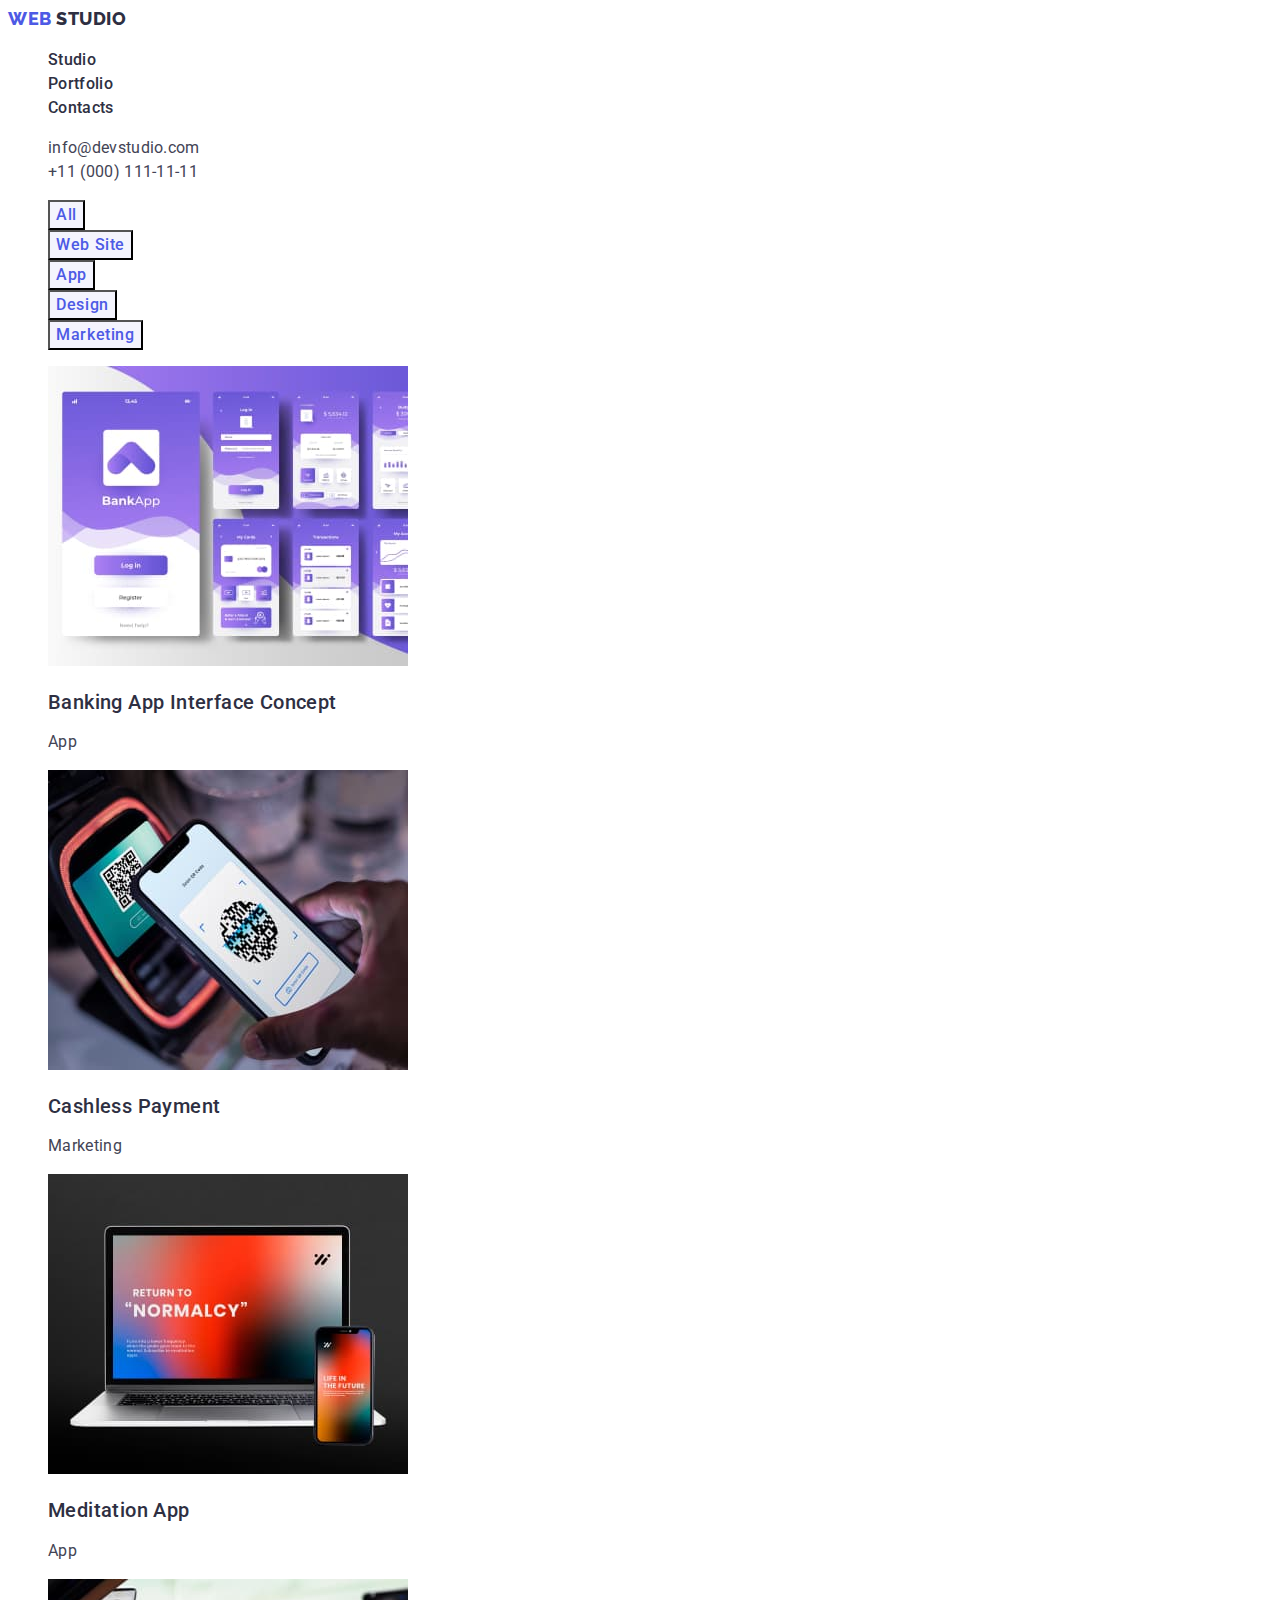
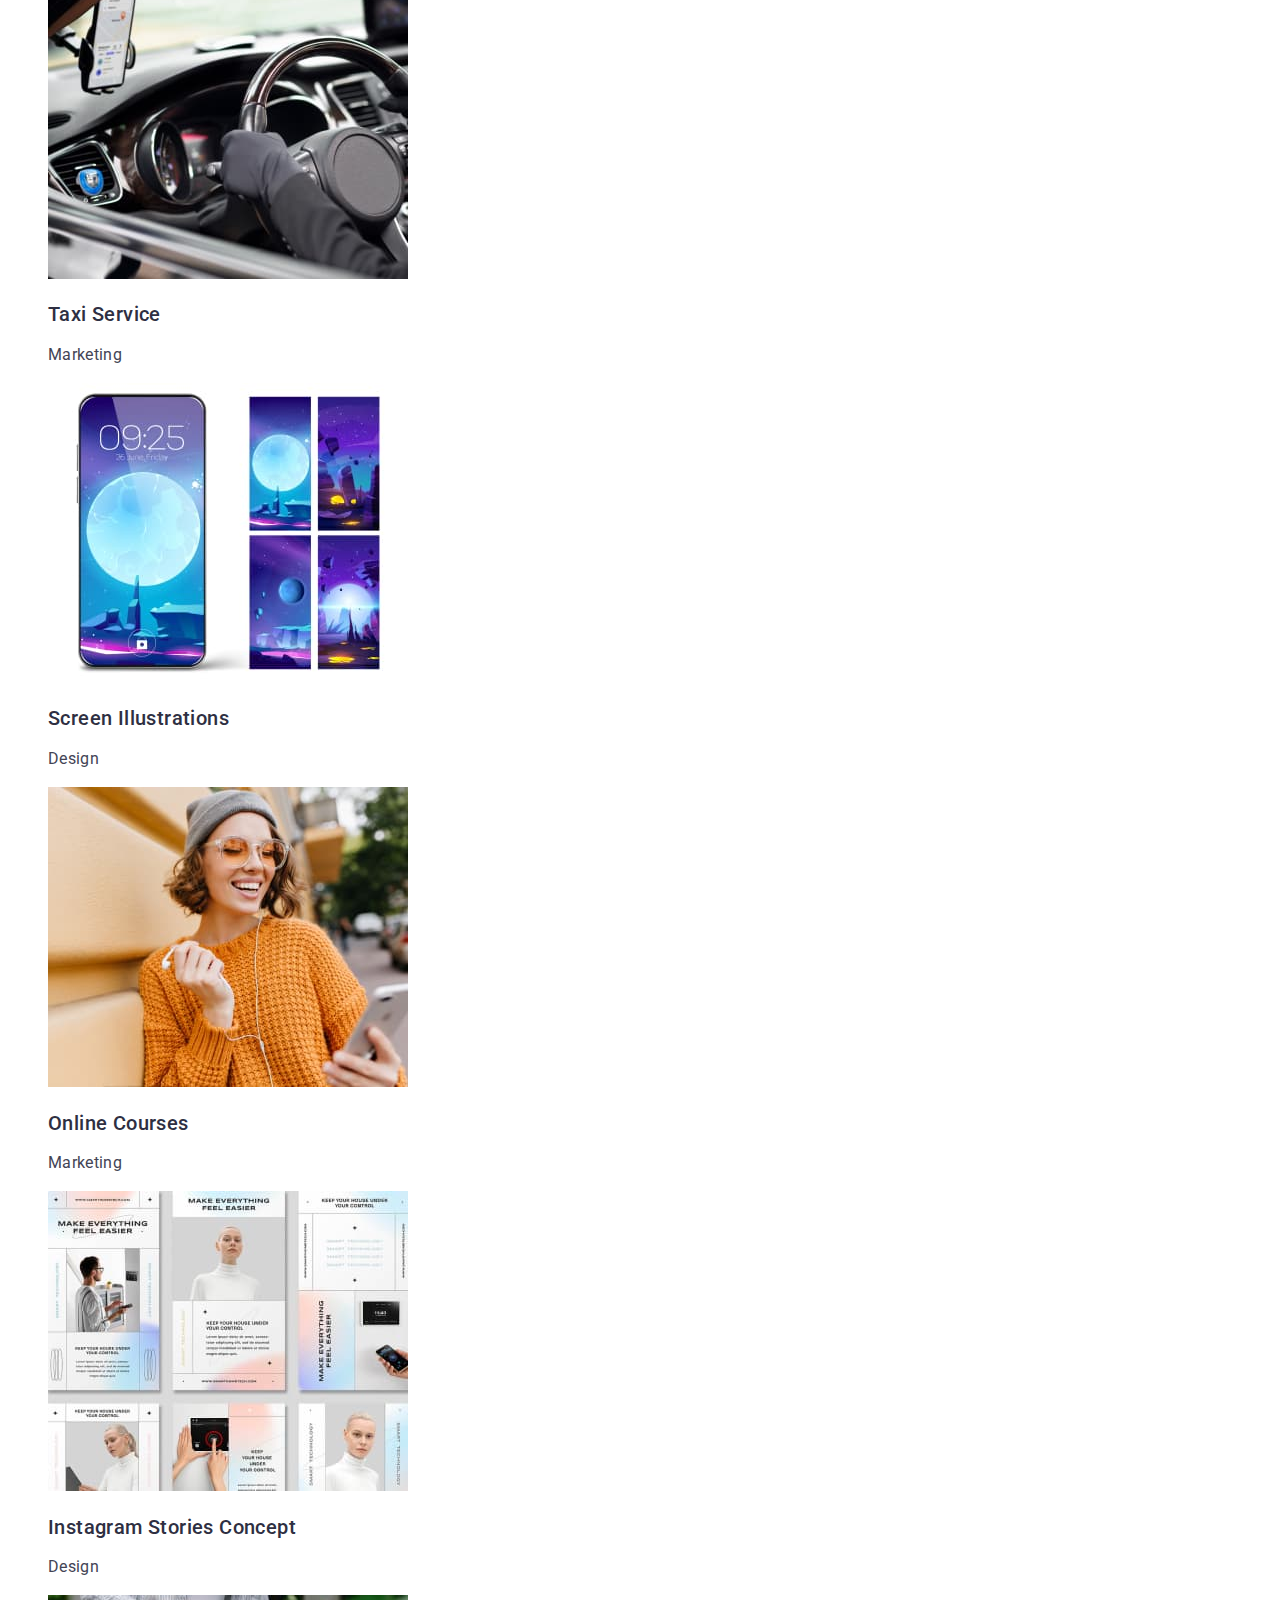
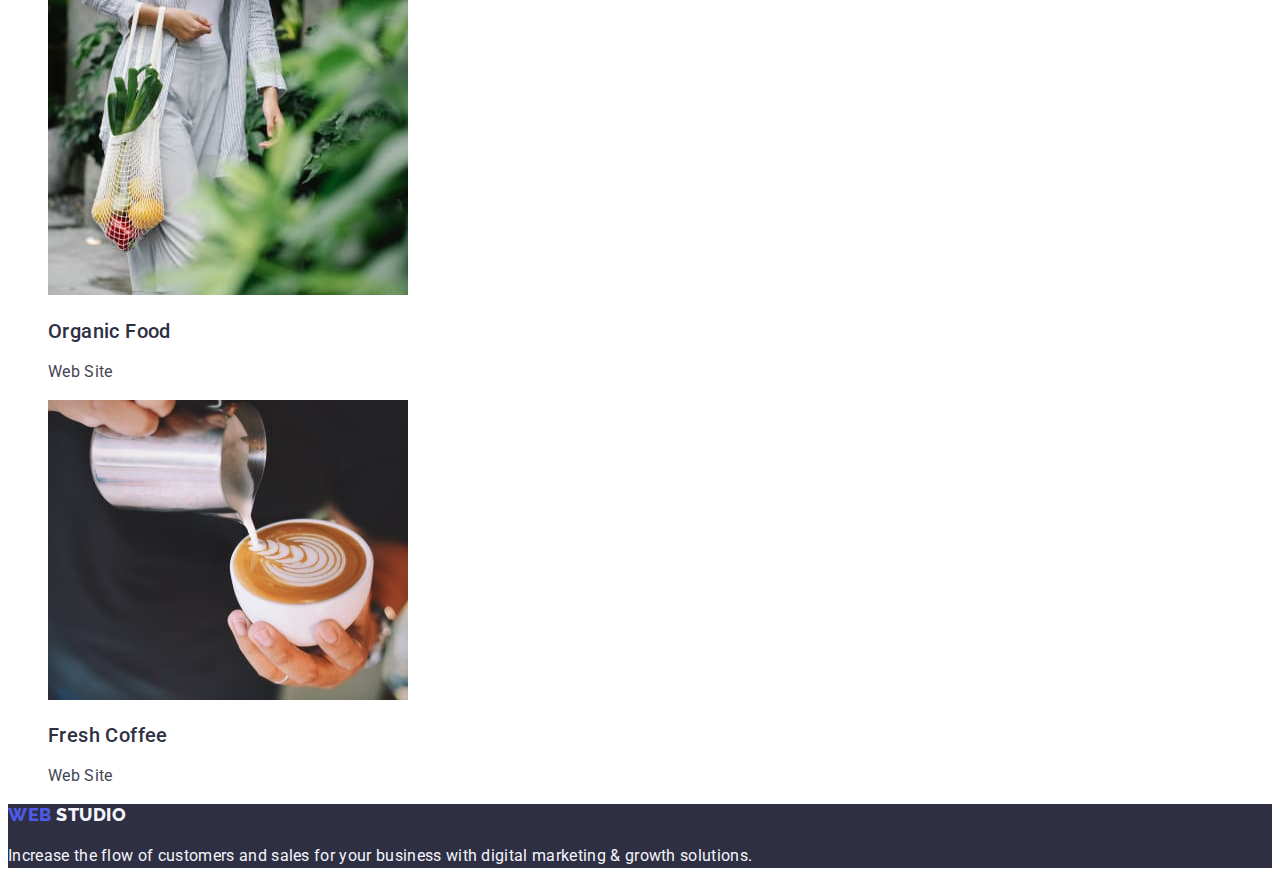
==== portfolio.html @ 3e0f3acb "Initial commit" ====
<!DOCTYPE html>
<html lang="en">
  <head>
    <meta charset="UTF-8" />
    <meta name="viewport" content="width=device-width, initial-scale=1.0" />
    <title>Portfolio</title>
    <link rel="preconnect" href="https://fonts.googleapis.com" />
    <link rel="preconnect" href="https://fonts.gstatic.com" crossorigin />
    <link
      href="https://fonts.googleapis.com/css2?family=Raleway:wght@800&family=Roboto:wght@400;500;700&display=swap"
      rel="stylesheet"
    />
    <link rel="stylesheet" href="./css/styles.css" />
  </head>
  <body>
    <!-- HEADER -->
    <header class="top-header">
      <nav class="page-nav">
        <a class="logo link" href="./index.html">
          Web
          <span class="logo-studio">Studio</span>
        </a>

        <ul class="menu list">
          <li class="menu-item">
            <a href="./index.html" class="menu-link link">Studio</a>
          </li>
          <li class="menu-item">
            <a href="./portfolio.html" class="menu-link link">Portfolio</a>
          </li>
          <li class="menu-item">
            <a href="" class="menu-link link">Contacts</a>
          </li>
        </ul>
      </nav>
      <address class="address-item">
        <ul class="list">
          <li>
            <a class="address-link link" href="mailto:info@devstudio.com"
              >info@devstudio.com</a
            >
          </li>
          <li>
            <a class="address-link link" href="tel:+110001111111"
              >+11 (000) 111-11-11</a
            >
          </li>
        </ul>
      </address>
    </header>
    <main>
      <!-- FILTER -->
      <section>
        <h1 hidden>Filter</h1>

        <ul class="list">
          <li><button type="button" class="filter-btn">All</button></li>
          <li><button type="button" class="filter-btn">Web Site</button></li>
          <li><button type="button" class="filter-btn">App</button></li>
          <li><button type="button" class="filter-btn">Design</button></li>
          <li><button type="button" class="filter-btn">Marketing</button></li>
        </ul>

        <ul class="list">
          <li>
            <a class="filter-link link" href="">
              <img
                src="./images/portfolio/banking-app.jpg"
                alt="Banking App Interface Concept"
                width="360"
                height="300"
              />
              <h2 class="feature-title">Banking App Interface Concept</h2>
              <p class="feature-text">App</p>
            </a>
          </li>
          <li>
            <a class="filter-link link" href="">
              <img
                src="./images/portfolio/cashless-payment.jpg"
                alt="Cashless Payment"
                width="360"
                height="300"
              />
              <h2 class="feature-title">Cashless Payment</h2>
              <p class="feature-text">Marketing</p>
            </a>
          </li>
          <li>
            <a class="filter-link link" href="">
              <img
                src="./images/portfolio/meditaion-app.jpg"
                alt="Meditation App"
                width="360"
                height="300"
              />
              <h2 class="feature-title">Meditation App</h2>
              <p class="feature-text">App</p>
            </a>
          </li>
          <li>
            <a class="filter-link link" href="">
              <img
                src="./images/portfolio/taxi-service.jpg"
                alt="Taxi Service"
                width="360"
                height="300"
              />
              <h2 class="feature-title">Taxi Service</h2>
              <p class="feature-text">Marketing</p>
            </a>
          </li>
          <li>
            <a class="filter-link link" href="">
              <img
                src="./images/portfolio/screen-illustrations.jpg"
                alt="Screen Illustrations"
                width="360"
                height="300"
              />
              <h2 class="feature-title">Screen Illustrations</h2>
              <p class="feature-text">Design</p>
            </a>
          </li>
          <li>
            <a class="filter-link link" href="">
              <img
                src="./images/portfolio/online-courses.jpg"
                alt="Online Courses"
                width="360"
                height="300"
              />
              <h2 class="feature-title">Online Courses</h2>
              <p class="feature-text">Marketing</p>
            </a>
          </li>
          <li>
            <a class="filter-link link" href="">
              <img
                src="./images/portfolio/instagram-stories.jpg"
                alt="Instagram Stories Concept"
                width="360"
                height="300"
              />
              <h2 class="feature-title">Instagram Stories Concept</h2>
              <p class="feature-text">Design</p>
            </a>
          </li>
          <li>
            <a class="filter-link link" href="">
              <img
                src="./images/portfolio/organic-food.jpg"
                alt="Organic Food"
                width="360"
                height="300"
              />
              <h2 class="feature-title">Organic Food</h2>
              <p class="feature-text">Web Site</p>
            </a>
          </li>
          <li>
            <a class="filter-link link" href="">
              <img
                src="./images/portfolio/fresh-coffee.jpg"
                alt="Fresh Coffee"
                width="360"
                height="300"
              />
              <h2 class="feature-title">Fresh Coffee</h2>
              <p class="feature-text">Web Site</p>
            </a>
          </li>
        </ul>
      </section>
    </main>
    <!-- FOOTER -->
    <footer class="footer">
      <a class="logo link" href="./index.html">
        Web
        <span class="logo-studio-footer">Studio</span>
      </a>
      <p class="footer-text">
        Increase the flow of customers and sales for your business with digital
        marketing & growth solutions.
      </p>
    </footer>
  </body>
</html>
---- css/styles.css ----
/* ==============ROOT============= */
:root {
    --primary-font: "Roboto", sans-serif;
    --logo-font: "Raleway", sans-serif;

   --primary-theme: #FFF;
   --navy-titel-color: #2E2F42;
   --main-text-color: #434455;
   --brand-color: #4D5AE5;
   --accent-color: #404BBF;
   --section-theme: #F4F4FD;
}
/* =============/ROOT============= */


/* ==========NORMOLIZE============ */
.list {
    list-style-type: none;
}

.link {
    text-decoration: none;
}
/* =========/NORMOLIZE=========== */


body {
    background-color: var(--primary-theme);
    color: var(--main-text-color);

    font-family:  var(--primary-font);
    font-style: normal;
    letter-spacing: 0.32px;
    line-height: 1.5;
}


/* =============LOGO=============== */
.logo {
    color: var(--brand-color);

    font-family: var(--logo-font);
    font-size: 18px;
    font-weight: 800;
    line-height: 1.17;
    letter-spacing: 0.54px;
    text-transform: uppercase;
        }
.logo-studio {
    color: var(--navy-titel-color);
}
.logo-studio-footer {
    color: var(--section-theme);
  }
  /* ============/LOGO============== */

/* =============ADDRESS============== */
.address-item {
    font-style: normal;
    font-size: 16px;
}
.address-link {
    color: var(--main-text-color);
}

.address-link:hover,
.address-link:focus {
    color: var(--accent-color);
}

/* ============/ADDRESS============== */

/* ==============HERO=============== */
.hero {
    background-color: var(--navy-titel-color)
}
.modal-btn {
    color: var(--primary-theme);
    background-color: var(--brand-color);

    font-family: inherit;
    font-size: 16px;
    font-weight: 500;
    line-height:inherit;
    letter-spacing: 0.64px;
    cursor: pointer;
}
.modal-btn:hover,
.modal-btn:focus {
    background-color: var(--accent-color);
}

.hero-titel {
    color: var(--primary-theme);

    font-size: 56px;
    font-weight: 700;
    line-height: 1.07;
    letter-spacing: 1.12px;
    text-align: center;
}

.menu-link {
    color: var(--navy-titel-color);
    font-size: 16px;
    font-weight: 500;
    line-height: 1.5;
}
    
.menu-link:hover,
.menu-link:focus {
    color: var(--accent-color);
}
/* =============/HERO=============== */

/* =============ABOUT=============== */
.feature-title {
    color: var(--navy-titel-color);
    
    font-size: 20px;
    font-weight: 500;
    line-height: 1.2;
    letter-spacing: 0.4px;
}
.feature-text {
    color: var(--main-text-color);

    font-size: 16px;
}
/* ==============/ABOUT============== */
 
/* ===========ACTIVITIES============= */
.section-title {
    color: var(--navy-titel-color);
    text-align: center;
    font-size: 36px;
    font-weight: 700;
    line-height: 1.11;
    letter-spacing: 0.72px;
    text-transform: capitalize;
}
/* ==========/ACTIVITIES============= */

/* ==============TEAM================ */
.team {
    background-color:  var(--section-theme);
} 
.team-link {
    background-color: var(--primary-theme);
}
/* =============/TEAM================ */

/* ==============FILTER============== */
.filter-btn {
    color: var(--brand-color);
    background-color: var(--section-theme);

    text-align: center;
    font-size: 16px;
    font-weight: 500;
    letter-spacing: 0.64px;
    font-family: inherit;
    line-height: inherit;
    cursor: pointer;
}
.filter-btn:hover,
.filter-btn:focus {
    background-color: var(--accent-color);
    color: var(--primary-theme);
}
/* =============/FILTER============== */

/* =============FOOTER=============== */
footer {
    background-color: var(--navy-titel-color);
}
.footer-text {
    color: var(--section-theme);

    font-size: 16px;
}
/* ============/FOOTER=============== */
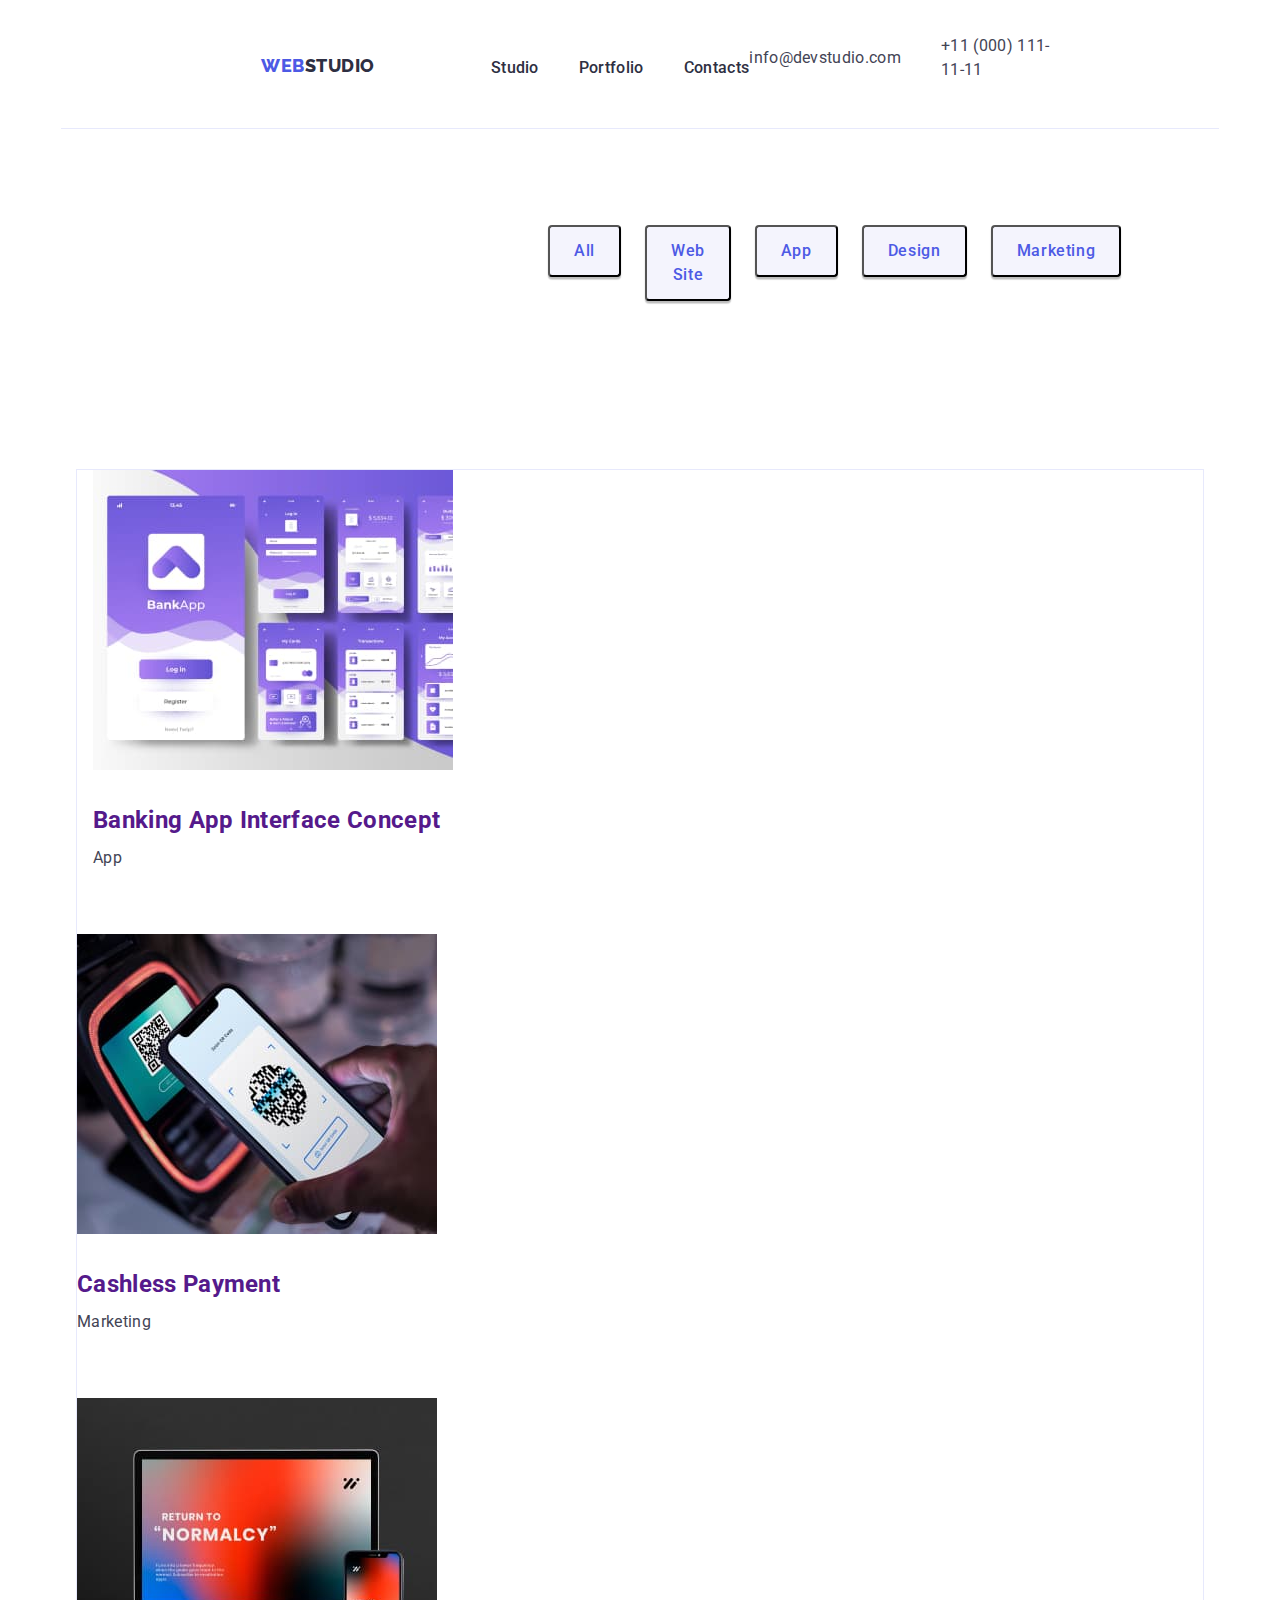
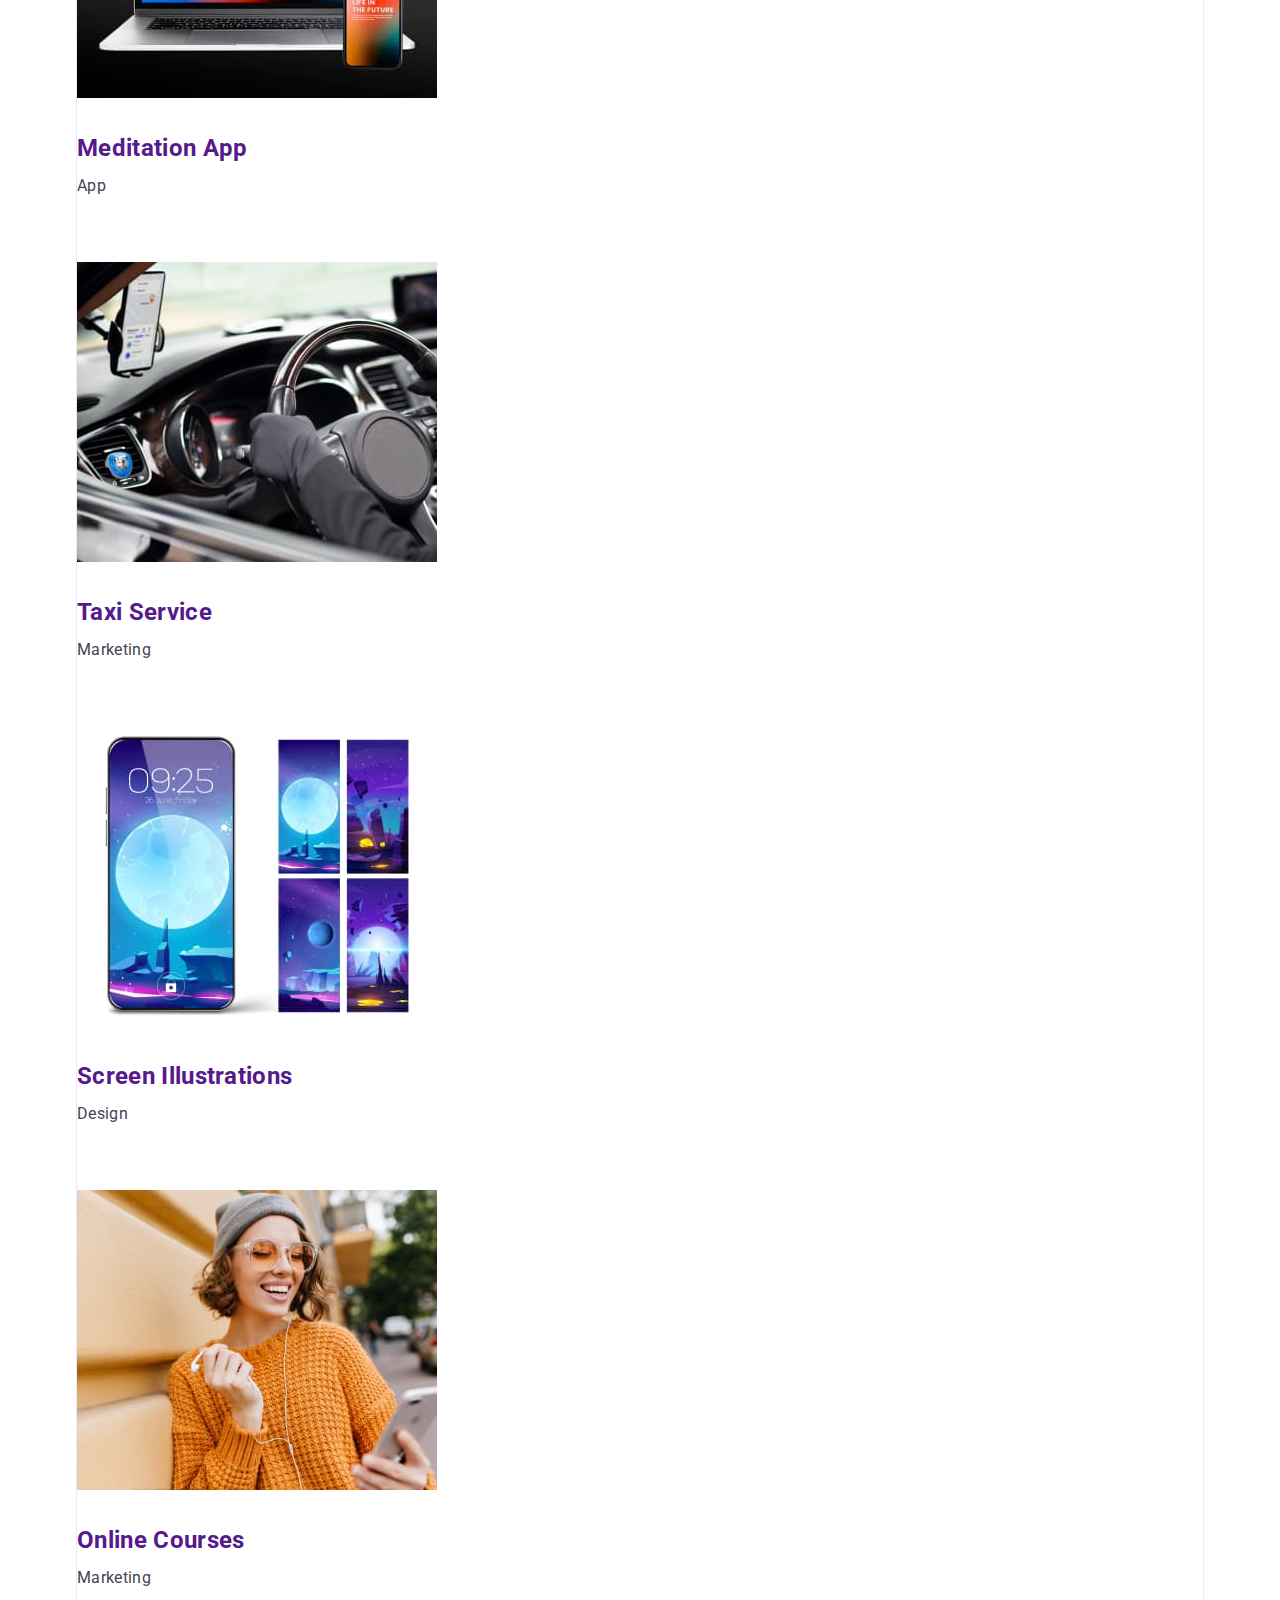
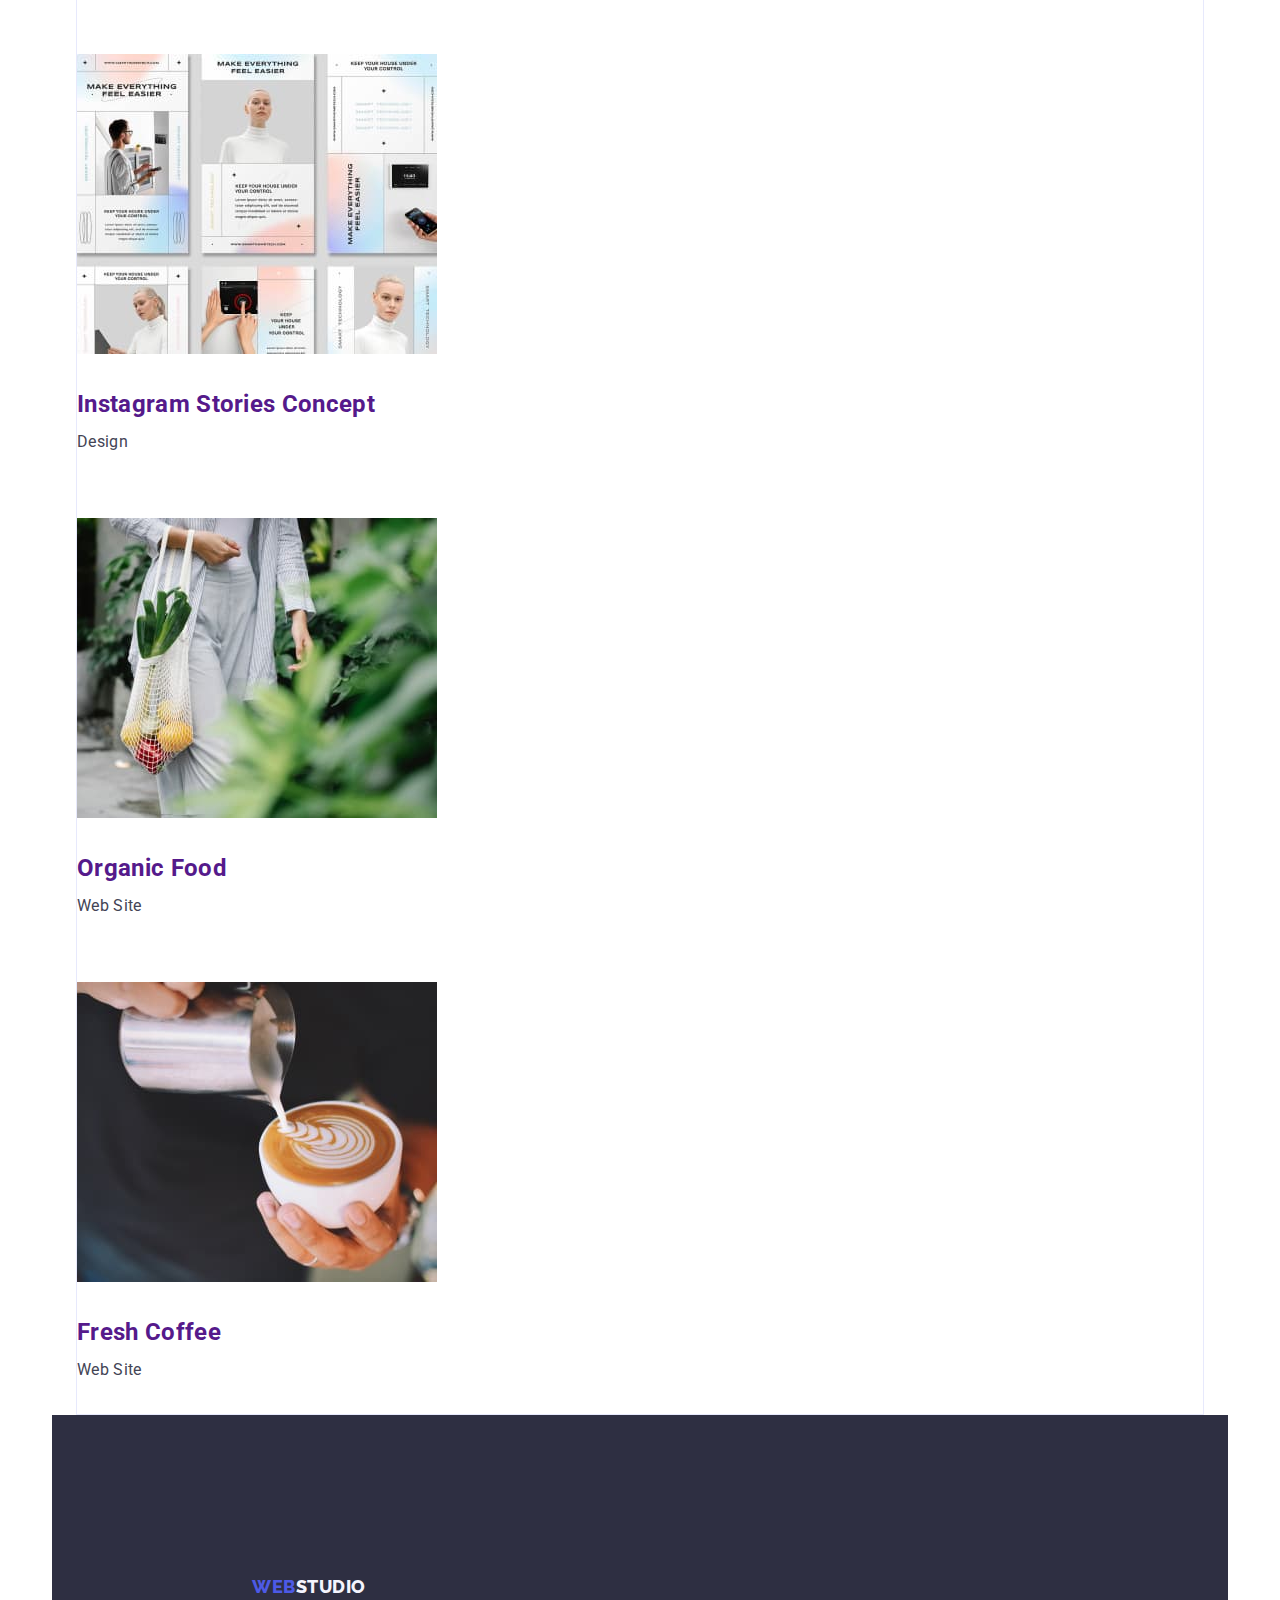
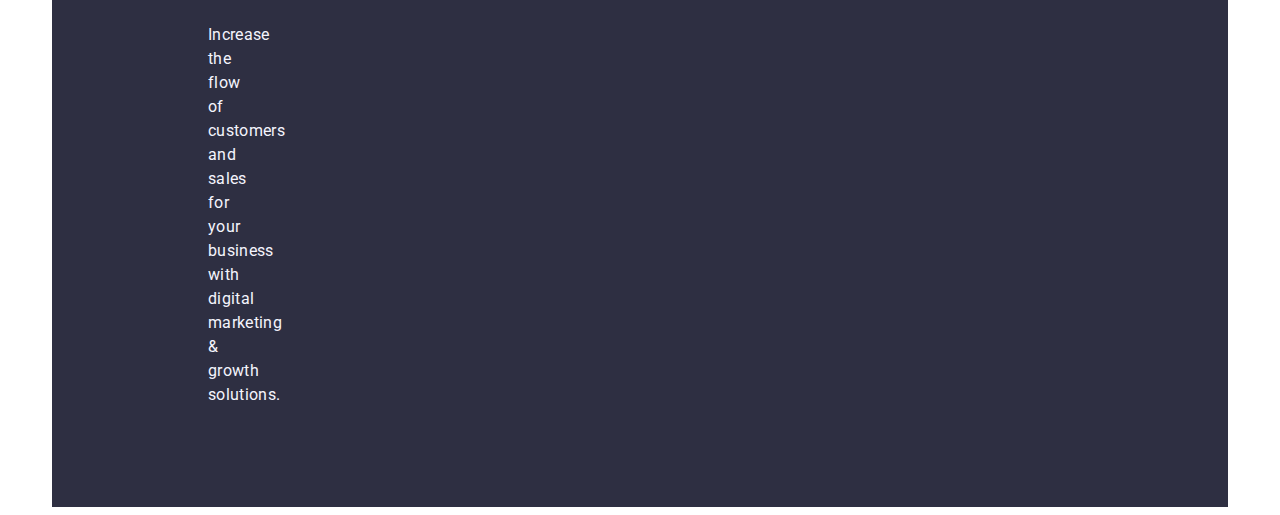
==== commit a4effd73: "hm 3 work" ====
--- a/portfolio.html
+++ b/portfolio.html
@@ -10,59 +10,68 @@
       href="https://fonts.googleapis.com/css2?family=Raleway:wght@800&family=Roboto:wght@400;500;700&display=swap"
       rel="stylesheet"
     />
+    <link
+      rel="stylesheet"
+      href="https://cdnjs.cloudflare.com/ajax/libs/modern-normalize/2.0.0/modern-normalize.min.css"
+      integrity="sha512-4xo8blKMVCiXpTaLzQSLSw3KFOVPWhm/TRtuPVc4WG6kUgjH6J03IBuG7JZPkcWMxJ5huwaBpOpnwYElP/m6wg=="
+      crossorigin="anonymous"
+      referrerpolicy="no-referrer"
+    />
     <link rel="stylesheet" href="./css/styles.css" />
   </head>
   <body>
     <!-- HEADER -->
     <header class="top-header">
-      <nav class="page-nav">
-        <a class="logo link" href="./index.html">
-          Web
-          <span class="logo-studio">Studio</span>
-        </a>
+      <div class="container">
+        <nav class="page-nav">
+          <a class="logo link" href="./index.html">
+            Web
+            <span class="logo-studio">Studio</span>
+          </a>
 
-        <ul class="menu list">
-          <li class="menu-item">
-            <a href="./index.html" class="menu-link link">Studio</a>
-          </li>
-          <li class="menu-item">
-            <a href="./portfolio.html" class="menu-link link">Portfolio</a>
-          </li>
-          <li class="menu-item">
-            <a href="" class="menu-link link">Contacts</a>
-          </li>
-        </ul>
-      </nav>
-      <address class="address-item">
-        <ul class="list">
-          <li>
-            <a class="address-link link" href="mailto:info@devstudio.com"
-              >info@devstudio.com</a
-            >
-          </li>
-          <li>
-            <a class="address-link link" href="tel:+110001111111"
-              >+11 (000) 111-11-11</a
-            >
-          </li>
-        </ul>
-      </address>
+          <ul class="menu list">
+            <li class="menu-item">
+              <a href="./index.html" class="menu-link link">Studio</a>
+            </li>
+            <li class="menu-item">
+              <a href="./portfolio.html" class="menu-link link">Portfolio</a>
+            </li>
+            <li class="menu-item">
+              <a href="" class="menu-link link">Contacts</a>
+            </li>
+          </ul>
+        </nav>
+        <address class="address">
+          <ul class="address-item list">
+            <li>
+              <a class="address-link link" href="mailto:info@devstudio.com"
+                >info@devstudio.com</a
+              >
+            </li>
+            <li>
+              <a class="address-link link" href="tel:+110001111111"
+                >+11 (000) 111-11-11</a
+              >
+            </li>
+          </ul>
+        </address>
+      </div>
     </header>
     <main>
       <!-- FILTER -->
       <section>
-        <h1 hidden>Filter</h1>
+        <div class="container">
+          <h1 class="visually-hidden">Filter</h1>
 
-        <ul class="list">
-          <li><button type="button" class="filter-btn">All</button></li>
-          <li><button type="button" class="filter-btn">Web Site</button></li>
-          <li><button type="button" class="filter-btn">App</button></li>
-          <li><button type="button" class="filter-btn">Design</button></li>
-          <li><button type="button" class="filter-btn">Marketing</button></li>
-        </ul>
-
-        <ul class="list">
-          <li>
+          <ul class="button-list list">
+            <li><button type="button" class="filter-btn">All</button></li>
+            <li><button type="button" class="filter-btn">Web Site</button></li>
+            <li><button type="button" class="filter-btn">App</button></li>
+            <li><button type="button" class="filter-btn">Design</button></li>
+            <li><button type="button" class="filter-btn">Marketing</button></li>
+          </ul>
+        <ul class="filter-list list">
+          <li class="filter-item">
             <a class="filter-link link" href="">
               <img
                 src="./images/portfolio/banking-app.jpg"
@@ -172,17 +181,20 @@
           </li>
         </ul>
       </section>
+       </div>
     </main>
     <!-- FOOTER -->
     <footer class="footer">
-      <a class="logo link" href="./index.html">
-        Web
-        <span class="logo-studio-footer">Studio</span>
-      </a>
-      <p class="footer-text">
-        Increase the flow of customers and sales for your business with digital
-        marketing & growth solutions.
-      </p>
+      <div class="container">
+        <a class="logo link" href="./index.html">
+          Web
+          <span class="logo-studio-footer">Studio</span>
+        </a>
+        <p class="footer-text">
+          Increase the flow of customers and sales for your business with
+          digital marketing & growth solutions.
+        </p>
+      </div>
     </footer>
   </body>
 </html>
--- a/css/styles.css
+++ b/css/styles.css
@@ -1,182 +1,399 @@
 /* ==============ROOT============= */
 :root {
-    --primary-font: "Roboto", sans-serif;
-    --logo-font: "Raleway", sans-serif;
-
-   --primary-theme: #FFF;
-   --navy-titel-color: #2E2F42;
-   --main-text-color: #434455;
-   --brand-color: #4D5AE5;
-   --accent-color: #404BBF;
-   --section-theme: #F4F4FD;
+  --primary-font: "Roboto", sans-serif;
+  --logo-font: "Raleway", sans-serif;
+
+  --primary-theme: #fff;
+  --navy-titel-color: #2e2f42;
+  --main-text-color: #434455;
+  --brand-color: #4d5ae5;
+  --accent-color: #404bbf;
+  --section-theme: #f4f4fd;
+  --frame-color: #e7e9fc;
 }
 /* =============/ROOT============= */
 
-
 /* ==========NORMOLIZE============ */
+img {
+  display: block;
+  max-width: 100%;
+  object-fit: cover;
+}
+
 .list {
-    list-style-type: none;
+  list-style-type: none;
 }
 
 .link {
-    text-decoration: none;
+  text-decoration: none;
+}
+
+*,
+*::before,
+*::after {
+  box-sizing: border-box;
+}
+
+h1,
+h2,
+h3,
+h4,
+h5,
+h6,
+p {
+  margin-top: 0;
+  margin-bottom: 0;
+}
+
+ul,
+ol {
+  margin-top: 0;
+  margin-bottom: 0;
+  padding-left: 0;
+}
+main {
+  flex-grow: 1;
 }
 /* =========/NORMOLIZE=========== */
 
-
 body {
-    background-color: var(--primary-theme);
-    color: var(--main-text-color);
-
-    font-family:  var(--primary-font);
-    font-style: normal;
-    letter-spacing: 0.32px;
-    line-height: 1.5;
-}
-
+  background-color: var(--primary-theme);
+  color: var(--main-text-color);
+
+  font-family: var(--primary-font);
+  font-style: normal;
+  letter-spacing: 0.32px;
+  line-height: 1.5;
+  min-height: 100vh;
+}
+
+.container {
+    max-width: 1158px;
+    margin: 0 auto;
+    padding: 0 15px;
+}
 
 /* =============LOGO=============== */
 .logo {
-    color: var(--brand-color);
-
-    font-family: var(--logo-font);
-    font-size: 18px;
-    font-weight: 800;
-    line-height: 1.17;
-    letter-spacing: 0.54px;
-    text-transform: uppercase;
-        }
+  color: var(--brand-color);
+
+  font-family: var(--logo-font);
+  font-size: 18px;
+  font-weight: 800;
+  line-height: 1.17;
+  letter-spacing: 0.54px;
+  text-transform: uppercase;
+  display: inline-flex;
+  padding-top: 21px;
+  padding-left: 44px;
+  flex-shrink: 0;
+  margin-right: 76px;
+  margin-bottom: 26px;
+}
+
 .logo-studio {
-    color: var(--navy-titel-color);
+  color: var(--navy-titel-color);
 }
 .logo-studio-footer {
-    color: var(--section-theme);
-  }
-  /* ============/LOGO============== */
-
-/* =============ADDRESS============== */
+  color: var(--section-theme);
+}
+/* ============/LOGO============== */
+
+/* ==========NAVIGATION=========== */
+.page-nav {
+  display: flex;
+  justify-content: space-between;
+  align-items: center;
+  gap: 40px;
+}
+
+.address {
+  font-style: normal;
+  font-size: 16px;
+}
+
 .address-item {
-    font-style: normal;
-    font-size: 16px;
-}
+  display: flex;
+  gap: 40px;
+  align-items: center;
+}
+
 .address-link {
-    color: var(--main-text-color);
+  color: var(--main-text-color);
 }
 
 .address-link:hover,
 .address-link:focus {
-    color: var(--accent-color);
-}
-
-/* ============/ADDRESS============== */
+  color: var(--accent-color);
+}
+
+/* ==========/NAVIGATION=========== */
 
 /* ==============HERO=============== */
 .hero {
-    background-color: var(--navy-titel-color)
+  background-color: var(--navy-titel-color);
+  /* margin: 0 0 292px;
+  padding: 188px 472px; */
+}
+
+.hero-titel {
+  color: var(--primary-theme);
+
+  font-size: 56px;
+  font-weight: 700;
+  line-height: 1.07;
+  letter-spacing: 1.12px;
+  text-align: center;
+  margin-bottom: 48px;
 }
 .modal-btn {
-    color: var(--primary-theme);
-    background-color: var(--brand-color);
-
-    font-family: inherit;
-    font-size: 16px;
-    font-weight: 500;
-    line-height:inherit;
-    letter-spacing: 0.64px;
-    cursor: pointer;
-}
+  color: var(--primary-theme);
+  background-color: var(--brand-color);
+  box-shadow: 0px 4px 4px 0px rgba(0, 0, 0, 0.15);
+
+  font-family: inherit;
+  font-size: 16px;
+  font-weight: 500;
+  line-height: inherit;
+  letter-spacing: 0.64px;
+  cursor: pointer;
+  border-radius: 4px;
+  padding: 16px 32px;
+  align-items: flex-start;
+  gap: 10px;
+}
+
 .modal-btn:hover,
 .modal-btn:focus {
-    background-color: var(--accent-color);
-}
-
-.hero-titel {
-    color: var(--primary-theme);
-
-    font-size: 56px;
-    font-weight: 700;
-    line-height: 1.07;
-    letter-spacing: 1.12px;
-    text-align: center;
-}
+  background-color: var(--accent-color);
+}
+
+
+/* .menu-item {
+  padding-right: 40px;
+} */
 
 .menu-link {
-    color: var(--navy-titel-color);
-    font-size: 16px;
-    font-weight: 500;
-    line-height: 1.5;
-}
-    
+  color: var(--navy-titel-color);
+  font-size: 16px;
+  font-weight: 500;
+  line-height: 1.5;
+}
+
 .menu-link:hover,
 .menu-link:focus {
-    color: var(--accent-color);
+  color: var(--accent-color);
 }
 /* =============/HERO=============== */
 
 /* =============ABOUT=============== */
-.feature-title {
+.visually-hidden {
+  position: absolute;
+  width: 1px;
+  height: 1px;
+  margin: -1px;
+  border: 0;
+  padding: 0;
+  white-space: nowrap;
+  clip-path: inset(100%);
+  clip: rect(0 0 0 0);
+  overflow: hidden;
+}
+
+
+.feature-text {
+  color: var(--main-text-color);
+
+  font-size: 16px;
+  margin-bottom: 120px;
+}
+/* ==============/ABOUT============== */
+
+/* ===========ACTIVITIES============= */
+
+.section-title {
+  color: var(--navy-titel-color);
+  text-align: center;
+  font-size: 36px;
+  font-weight: 700;
+  line-height: 1.11;
+  letter-spacing: 0.72px;
+  text-transform: capitalize;
+}
+/* ==========/ACTIVITIES============= */
+
+/* ==============TEAM================ */
+.team {
+  background-color: var(--section-theme);
+}
+
+.team-link {
+  background-color: var(--primary-theme);
+  border-radius: 0px 0px 4px 4px;
+  box-shadow: 0px 2px 1px 0px rgba(46, 47, 66, 0.08),
+    0px 1px 1px 0px rgba(46, 47, 66, 0.16),
+    0px 1px 6px 0px rgba(46, 47, 66, 0.08);
+}
+.team-link img {
+  margin-bottom: 32px;
+}
+
+.team-link .feature-title {
+  margin-bottom: 8px;
+  text-align: center;
+}
+
+.team-link .feature-text {
+  margin-bottom: 32px;
+  text-align: center;
+}
+/* =============/TEAM================ */
+
+/* ==============FILTER============== */
+.button-list {
+  display: inline-flex;
+  align-items: flex-start;
+  gap: 24px;
+  text-align: center;
+  padding: 96px 472px;
+  margin-bottom: 72px;
+}
+.filter-btn {
+  color: var(--brand-color);
+  background-color: var(--section-theme);
+
+  text-align: center;
+  font-size: 16px;
+  font-weight: 500;
+  letter-spacing: 0.64px;
+  font-family: inherit;
+  line-height: inherit;
+  cursor: pointer;
+  border-radius: 4px;
+  display: flex;
+  padding: 12px 24px;
+  align-items: flex-start;
+  border: 1px solid var (--frame-color);
+  box-shadow: 0px 2px 2px 0px rgba(0, 0, 0, 0.12),
+    0px 2px 1px 0px rgba(0, 0, 0, 0.08), 0px 3px 1px 0px rgba(0, 0, 0, 0.1);
+}
+
+.filter-btn:hover,
+.filter-btn:focus {
+  background-color: var(--accent-color);
+  color: var(--primary-theme);
+}
+
+
+/* =============/FILTER============== */
+
+/* =============FOOTER=============== */
+.footer-text {
+  color: var(--section-theme);
+
+  font-size: 16px;
+}
+
+/* ============/FOOTER=============== */
+
+
+.top-header .container {
+  border-bottom: 1px solid var(--frame-color);
+  display: flex;
+  justify-content: space-between;
+  padding: 26px 156px;
+}
+
+.footer .container {
+    background-color: var(--navy-titel-color);
+
+    flex-shrink: 0;
+    display: flex;
+    flex-direction: column;
+    justify-content: center;
+    margin: 0 auto;
+    padding: 140px 1020px 100px 156px;
+}
+
+.menu {
+    display: flex;
+    align-items: flex-start;
+    gap: 40px;
+}
+.filter-link img {
+  margin-bottom: 32px;
+}
+
+.filter-link .feature-title {
+  margin-bottom: 8px;
+}
+
+.filter-link .feature-text {
+  margin-bottom: 32px;
+}
+
+.filter-item {
+  padding: 0px 16px;
+  gap: 8px;
+  align-self: stretch;
+box-sizing: border-box;
+flex-direction: row;
+}
+.filter-list {
+  display: flex;
+  align-items: flex-start;
+  padding-bottom: 0;
+  flex-direction: column;
+  gap: 32px;
+  flex-shrink: 0;
+  border: 1px solid var(--frame-color);
+}
+.team-list {
+    gap: 32px;
+    display: inline-flex;
+    padding: 120px 156px;
+    flex-direction: row;
+    justify-content: center;
+    align-items: center;
+}
+.about .container {
+    display: inline-flex;
+    justify-content: space-between;
+    padding: 120px 156px;
+}
+
+.about .feature-title {
     color: var(--navy-titel-color);
-    
+
     font-size: 20px;
     font-weight: 500;
     line-height: 1.2;
     letter-spacing: 0.4px;
-}
-.feature-text {
-    color: var(--main-text-color);
-
-    font-size: 16px;
-}
-/* ==============/ABOUT============== */
- 
-/* ===========ACTIVITIES============= */
-.section-title {
-    color: var(--navy-titel-color);
+    display: inline-flex;
+    flex-direction: column;
+    gap: 8px;
+}
+
+.about-list {
+    display: flex;
+    justify-content: space-between;
+    gap: 24px;
+}
+
+.activities {
+    padding: 559px 120px 558px;
+}
+
+.activities .section-title,
+.team .section-title {
+    padding-top: 120px;
+    margin-bottom: 72px;
+}
+
+.activities-list {
+    display: flex;
+    justify-content: space-between;
     text-align: center;
-    font-size: 36px;
-    font-weight: 700;
-    line-height: 1.11;
-    letter-spacing: 0.72px;
-    text-transform: capitalize;
-}
-/* ==========/ACTIVITIES============= */
-
-/* ==============TEAM================ */
-.team {
-    background-color:  var(--section-theme);
-} 
-.team-link {
-    background-color: var(--primary-theme);
-}
-/* =============/TEAM================ */
-
-/* ==============FILTER============== */
-.filter-btn {
-    color: var(--brand-color);
-    background-color: var(--section-theme);
-
-    text-align: center;
-    font-size: 16px;
-    font-weight: 500;
-    letter-spacing: 0.64px;
-    font-family: inherit;
-    line-height: inherit;
-    cursor: pointer;
-}
-.filter-btn:hover,
-.filter-btn:focus {
-    background-color: var(--accent-color);
-    color: var(--primary-theme);
-}
-/* =============/FILTER============== */
-
-/* =============FOOTER=============== */
-footer {
-    background-color: var(--navy-titel-color);
-}
-.footer-text {
-    color: var(--section-theme);
-
-    font-size: 16px;
-}
-/* ============/FOOTER=============== */+    gap: 24px;
+    margin-bottom: 120px;
+}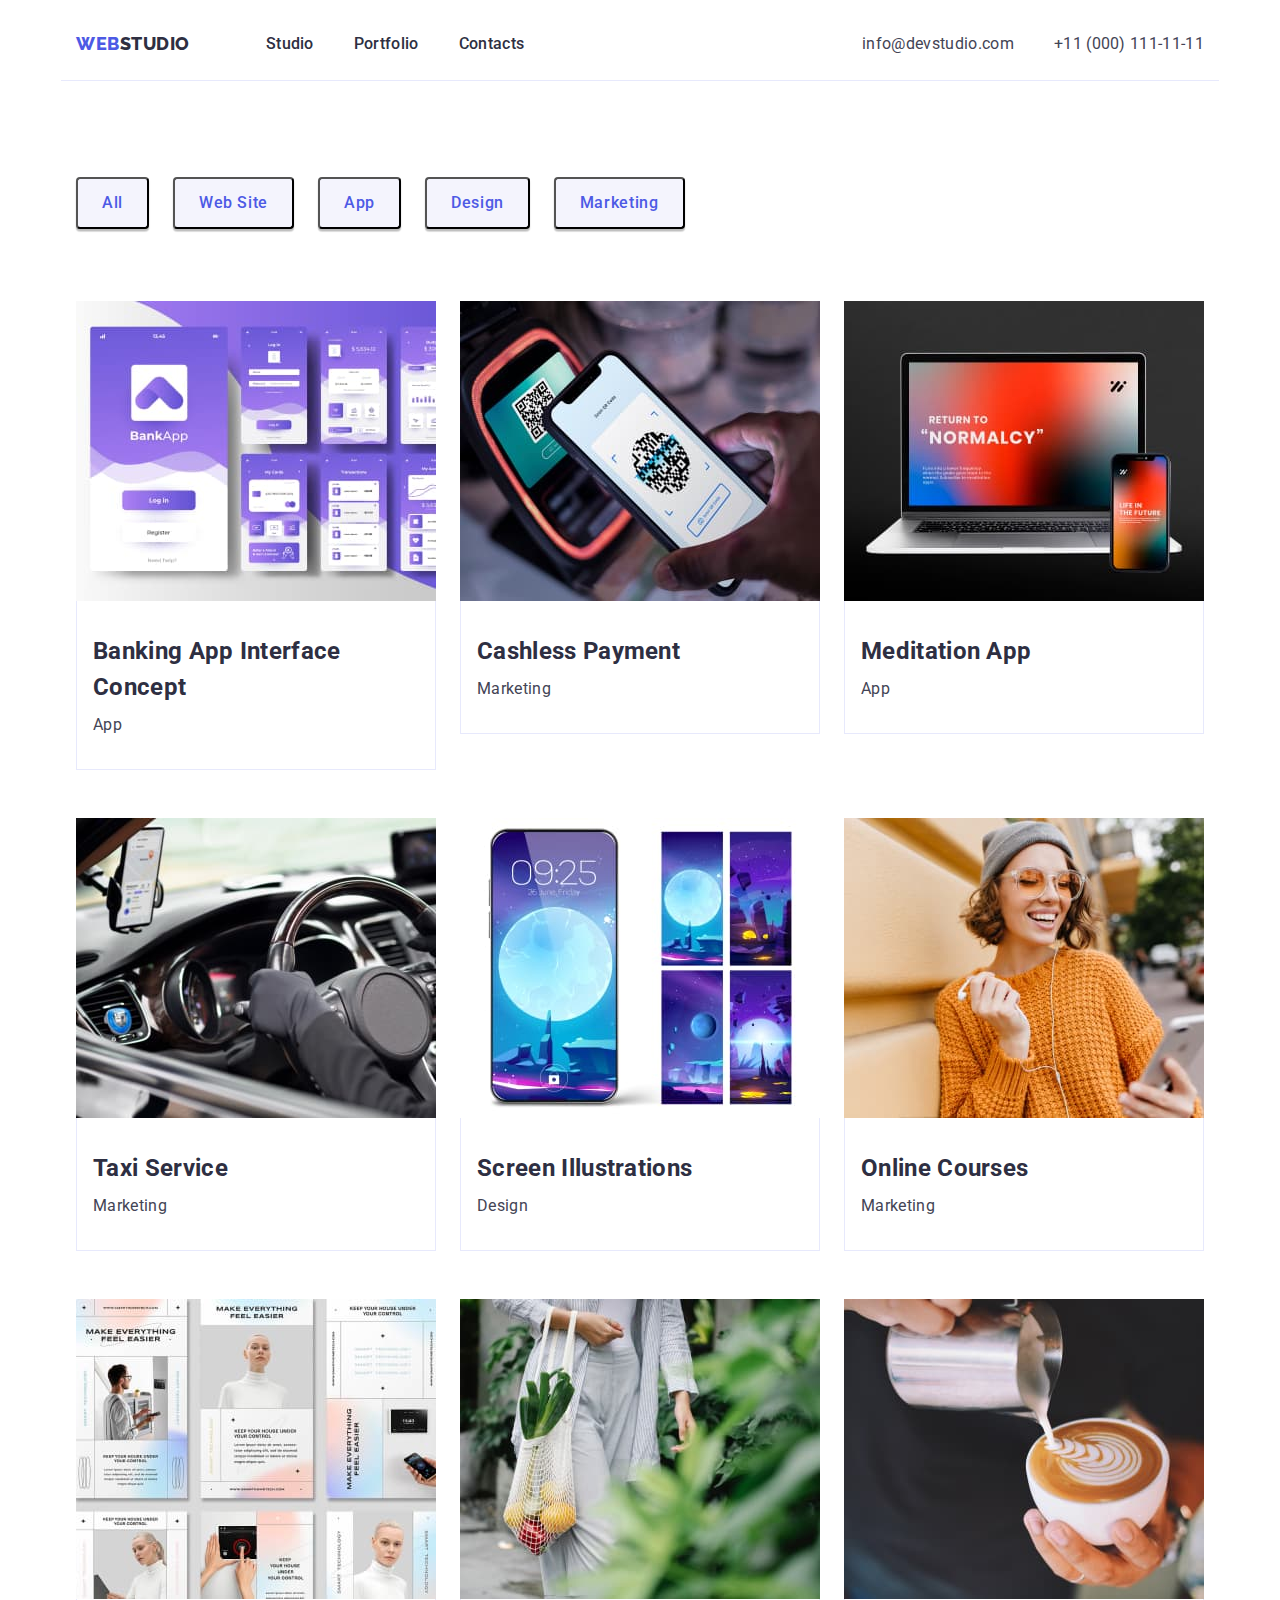
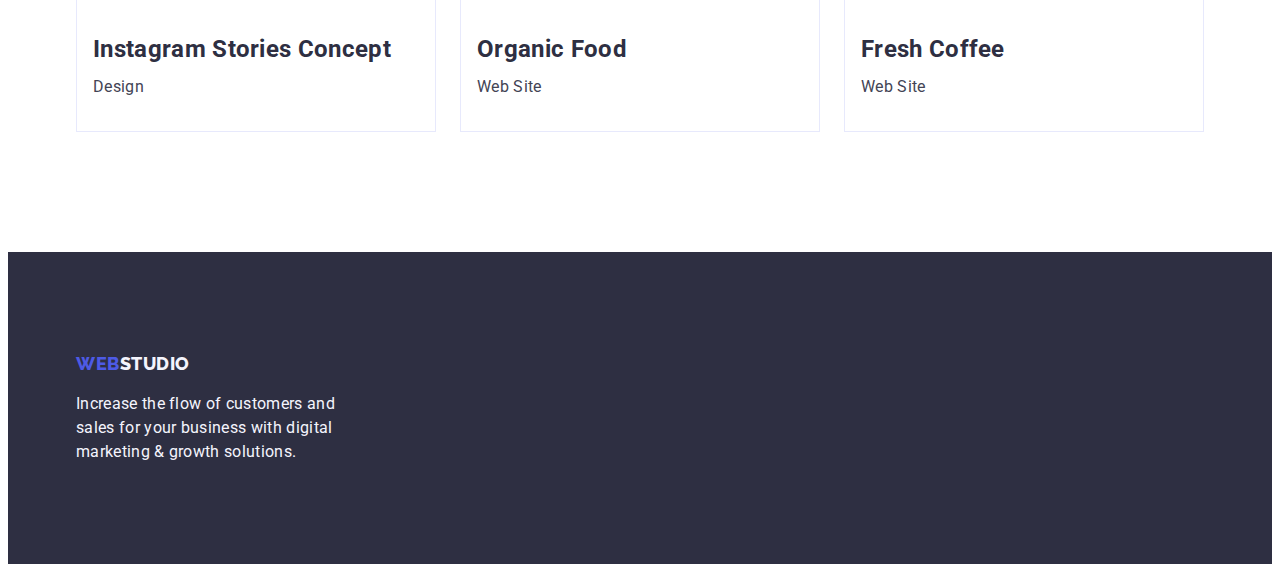
==== commit f29956d2: "hw 3 commit" ====
--- a/portfolio.html
+++ b/portfolio.html
@@ -22,7 +22,7 @@
   <body>
     <!-- HEADER -->
     <header class="top-header">
-      <div class="container">
+      <div class="header-container container">
         <nav class="page-nav">
           <a class="logo link" href="./index.html">
             Web
@@ -64,11 +64,11 @@
           <h1 class="visually-hidden">Filter</h1>
 
           <ul class="button-list list">
-            <li><button type="button" class="filter-btn">All</button></li>
-            <li><button type="button" class="filter-btn">Web Site</button></li>
-            <li><button type="button" class="filter-btn">App</button></li>
-            <li><button type="button" class="filter-btn">Design</button></li>
-            <li><button type="button" class="filter-btn">Marketing</button></li>
+            <li class="button-item"><button type="button" class="filter-btn">All</button></li>
+            <li class="button-item"><button type="button" class="filter-btn">Web Site</button></li>
+            <li class="button-item"><button type="button" class="filter-btn">App</button></li>
+            <li class="button-item"><button type="button" class="filter-btn">Design</button></li>
+            <li class="button-item"><button type="button" class="filter-btn">Marketing</button></li>
           </ul>
         <ul class="filter-list list">
           <li class="filter-item">
@@ -79,11 +79,13 @@
                 width="360"
                 height="300"
               />
+              <div class="container-filter">
               <h2 class="feature-title">Banking App Interface Concept</h2>
               <p class="feature-text">App</p>
-            </a>
-          </li>
-          <li>
+              </div>
+            </a>
+          </li>
+          <li class="filter-item">
             <a class="filter-link link" href="">
               <img
                 src="./images/portfolio/cashless-payment.jpg"
@@ -91,11 +93,13 @@
                 width="360"
                 height="300"
               />
+              <div class="container-filter">
               <h2 class="feature-title">Cashless Payment</h2>
               <p class="feature-text">Marketing</p>
-            </a>
-          </li>
-          <li>
+              </div>
+            </a>
+          </li>
+          <li class="filter-item">
             <a class="filter-link link" href="">
               <img
                 src="./images/portfolio/meditaion-app.jpg"
@@ -103,11 +107,13 @@
                 width="360"
                 height="300"
               />
+              <div class="container-filter">
               <h2 class="feature-title">Meditation App</h2>
               <p class="feature-text">App</p>
-            </a>
-          </li>
-          <li>
+              </div>
+            </a>
+          </li>
+          <li class="filter-item">
             <a class="filter-link link" href="">
               <img
                 src="./images/portfolio/taxi-service.jpg"
@@ -115,11 +121,13 @@
                 width="360"
                 height="300"
               />
+              <div class="container-filter">
               <h2 class="feature-title">Taxi Service</h2>
               <p class="feature-text">Marketing</p>
-            </a>
-          </li>
-          <li>
+              </div>
+            </a>
+          </li>
+          <li class="filter-item">
             <a class="filter-link link" href="">
               <img
                 src="./images/portfolio/screen-illustrations.jpg"
@@ -127,11 +135,13 @@
                 width="360"
                 height="300"
               />
+              <div class="container-filter">
               <h2 class="feature-title">Screen Illustrations</h2>
               <p class="feature-text">Design</p>
-            </a>
-          </li>
-          <li>
+              </div>
+            </a>
+          </li>
+          <li class="filter-item">
             <a class="filter-link link" href="">
               <img
                 src="./images/portfolio/online-courses.jpg"
@@ -139,11 +149,13 @@
                 width="360"
                 height="300"
               />
+              <div class="container-filter">
               <h2 class="feature-title">Online Courses</h2>
               <p class="feature-text">Marketing</p>
             </a>
-          </li>
-          <li>
+            </div>
+          </li>
+          <li class="filter-item">
             <a class="filter-link link" href="">
               <img
                 src="./images/portfolio/instagram-stories.jpg"
@@ -151,11 +163,13 @@
                 width="360"
                 height="300"
               />
+               <div class="container-filter">
               <h2 class="feature-title">Instagram Stories Concept</h2>
               <p class="feature-text">Design</p>
-            </a>
-          </li>
-          <li>
+              </div>
+            </a>
+          </li>
+          <li class="filter-item">
             <a class="filter-link link" href="">
               <img
                 src="./images/portfolio/organic-food.jpg"
@@ -163,11 +177,13 @@
                 width="360"
                 height="300"
               />
+              <div class="container-filter">
               <h2 class="feature-title">Organic Food</h2>
               <p class="feature-text">Web Site</p>
-            </a>
-          </li>
-          <li>
+              </div>
+            </a>
+          </li>
+          <li class="filter-item">
             <a class="filter-link link" href="">
               <img
                 src="./images/portfolio/fresh-coffee.jpg"
@@ -175,8 +191,10 @@
                 width="360"
                 height="300"
               />
+               <div class="container-filter">
               <h2 class="feature-title">Fresh Coffee</h2>
               <p class="feature-text">Web Site</p>
+              </div>
             </a>
           </li>
         </ul>
--- a/css/styles.css
+++ b/css/styles.css
@@ -22,6 +22,8 @@
 
 .list {
   list-style-type: none;
+  margin: 0;
+  padding: 0;
 }
 
 .link {
@@ -41,16 +43,9 @@
 h5,
 h6,
 p {
-  margin-top: 0;
-  margin-bottom: 0;
-}
-
-ul,
-ol {
-  margin-top: 0;
-  margin-bottom: 0;
-  padding-left: 0;
-}
+  margin: 0;
+}
+
 main {
   flex-grow: 1;
 }
@@ -64,13 +59,45 @@
   font-style: normal;
   letter-spacing: 0.32px;
   line-height: 1.5;
-  min-height: 100vh;
 }
 
 .container {
-    max-width: 1158px;
+    width: 1158px;
     margin: 0 auto;
     padding: 0 15px;
+}
+
+button {
+  font-family: inherit;
+  line-height: inherit;
+}
+
+.section-title {
+  color: var(--navy-titel-color);
+  font-size: 36px;
+  font-weight: 700;
+  line-height: 1.11;
+  letter-spacing: 0.72px;
+  text-transform: capitalize;
+  text-align: center;
+}
+
+.feature-title {
+  padding-top: 32px;
+  padding-bottom: 8px;
+}
+
+.feature-text {
+  color: var(--main-text-color);
+
+  font-size: 16px;
+  padding-bottom: 32px;
+}
+
+.activities .section-title,
+.team .section-title {
+  padding-top: 120px;
+  margin-bottom: 72px;
 }
 
 /* =============LOGO=============== */
@@ -84,18 +111,11 @@
   letter-spacing: 0.54px;
   text-transform: uppercase;
   display: inline-flex;
-  padding-top: 21px;
-  padding-left: 44px;
-  flex-shrink: 0;
   margin-right: 76px;
-  margin-bottom: 26px;
 }
 
 .logo-studio {
   color: var(--navy-titel-color);
-}
-.logo-studio-footer {
-  color: var(--section-theme);
 }
 /* ============/LOGO============== */
 
@@ -104,6 +124,11 @@
   display: flex;
   justify-content: space-between;
   align-items: center;
+}
+
+.menu {
+  display: flex;
+  align-items: flex-start;
   gap: 40px;
 }
 
@@ -114,8 +139,8 @@
 
 .address-item {
   display: flex;
+  text-align: center;
   gap: 40px;
-  align-items: center;
 }
 
 .address-link {
@@ -130,10 +155,17 @@
 /* ==========/NAVIGATION=========== */
 
 /* ==============HERO=============== */
+ .header-container {
+    display: flex;
+    justify-content: space-between;
+    align-items: center;
+
+    border-bottom: 1px solid var(--frame-color);
+}
+
 .hero {
   background-color: var(--navy-titel-color);
-  /* margin: 0 0 292px;
-  padding: 188px 472px; */
+  padding-bottom: 188px;
 }
 
 .hero-titel {
@@ -144,23 +176,25 @@
   line-height: 1.07;
   letter-spacing: 1.12px;
   text-align: center;
+  padding-top: 188px;
+  margin-left: auto;
+  margin-right: auto;
   margin-bottom: 48px;
+  width: 496px;
 }
 .modal-btn {
   color: var(--primary-theme);
   background-color: var(--brand-color);
   box-shadow: 0px 4px 4px 0px rgba(0, 0, 0, 0.15);
 
-  font-family: inherit;
   font-size: 16px;
   font-weight: 500;
-  line-height: inherit;
   letter-spacing: 0.64px;
   cursor: pointer;
   border-radius: 4px;
   padding: 16px 32px;
-  align-items: flex-start;
-  gap: 10px;
+  display: block;
+  margin:0 auto;
 }
 
 .modal-btn:hover,
@@ -168,16 +202,14 @@
   background-color: var(--accent-color);
 }
 
-
-/* .menu-item {
-  padding-right: 40px;
-} */
-
 .menu-link {
   color: var(--navy-titel-color);
   font-size: 16px;
   font-weight: 500;
   line-height: 1.5;
+  display: block;
+  padding-top: 24px;
+  padding-bottom: 24px;
 }
 
 .menu-link:hover,
@@ -199,26 +231,40 @@
   clip: rect(0 0 0 0);
   overflow: hidden;
 }
-
-
-.feature-text {
-  color: var(--main-text-color);
-
-  font-size: 16px;
+.about {
+   padding-top: 120px;
+}
+
+.about-list {
+  display: flex;
+  gap: 24px;
+}
+
+.about-link {
+  width: calc((100% - 72px) / 4);
+}
+
+.about .feature-title {
+  color: var(--navy-titel-color);
+
+  font-size: 20px;
+  font-weight: 500;
+  line-height: 1.2;
+  letter-spacing: 0.4px;
+  margin-bottom: 8px;
+}
+.about .feature-text {
+  padding-bottom: 0;
+}
+/* ==============/ABOUT============== */
+
+/* ===========ACTIVITIES============= */
+.activities-list {
+  display: flex;
+  justify-content: space-between;
+  text-align: center;
+  gap: 24px;
   margin-bottom: 120px;
-}
-/* ==============/ABOUT============== */
-
-/* ===========ACTIVITIES============= */
-
-.section-title {
-  color: var(--navy-titel-color);
-  text-align: center;
-  font-size: 36px;
-  font-weight: 700;
-  line-height: 1.11;
-  letter-spacing: 0.72px;
-  text-transform: capitalize;
 }
 /* ==========/ACTIVITIES============= */
 
@@ -227,52 +273,47 @@
   background-color: var(--section-theme);
 }
 
-.team-link {
+.team-card {
   background-color: var(--primary-theme);
   border-radius: 0px 0px 4px 4px;
   box-shadow: 0px 2px 1px 0px rgba(46, 47, 66, 0.08),
     0px 1px 1px 0px rgba(46, 47, 66, 0.16),
     0px 1px 6px 0px rgba(46, 47, 66, 0.08);
-}
-.team-link img {
-  margin-bottom: 32px;
-}
-
-.team-link .feature-title {
-  margin-bottom: 8px;
-  text-align: center;
-}
-
-.team-link .feature-text {
-  margin-bottom: 32px;
+  margin-bottom: 100px;
+  width: calc((100% - 72px) / 3);
+}
+
+.team-list {
+  display: flex;
+  gap: 24px;
+  justify-content: center;
+  align-items: center;
   text-align: center;
 }
 /* =============/TEAM================ */
 
 /* ==============FILTER============== */
 .button-list {
-  display: inline-flex;
-  align-items: flex-start;
+  display:inline-flex;
+  /* align-items: center; */
   gap: 24px;
-  text-align: center;
-  padding: 96px 472px;
-  margin-bottom: 72px;
-}
+  padding-top: 96px;
+  padding-bottom: 72px;
+}
+
 .filter-btn {
   color: var(--brand-color);
   background-color: var(--section-theme);
 
-  text-align: center;
   font-size: 16px;
   font-weight: 500;
   letter-spacing: 0.64px;
-  font-family: inherit;
-  line-height: inherit;
   cursor: pointer;
   border-radius: 4px;
-  display: flex;
   padding: 12px 24px;
-  align-items: flex-start;
+  display: block;
+  text-align: center;
+  margin: 0 auto;
   border: 1px solid var (--frame-color);
   box-shadow: 0px 2px 2px 0px rgba(0, 0, 0, 0.12),
     0px 2px 1px 0px rgba(0, 0, 0, 0.08), 0px 3px 1px 0px rgba(0, 0, 0, 0.1);
@@ -284,116 +325,47 @@
   color: var(--primary-theme);
 }
 
-
+.filter-link .feature-title {
+  color: var(--navy-titel-color);
+}
+
+.filter-list {
+  display: flex;
+  padding-bottom: 120px;
+  flex-wrap: wrap;
+  gap: 48px 24px;
+}
+
+.container-filter {
+  padding: 0px 16px;
+  border-right: 1px solid var(--frame-color);
+  border-left: 1px solid var(--frame-color);
+  border-bottom: 1px solid var(--frame-color);
+}
+
+.filter-item {
+  width: calc((100% - 48px) / 3);
+}
 /* =============/FILTER============== */
 
 /* =============FOOTER=============== */
+.footer {
+  background-color: var(--navy-titel-color);
+  flex-direction: column;
+  display: block; 
+  padding-top: 101px;
+  padding-bottom: 100px;
+}
+
 .footer-text {
   color: var(--section-theme);
 
   font-size: 16px;
-}
-
-/* ============/FOOTER=============== */
-
-
-.top-header .container {
-  border-bottom: 1px solid var(--frame-color);
-  display: flex;
-  justify-content: space-between;
-  padding: 26px 156px;
-}
-
-.footer .container {
-    background-color: var(--navy-titel-color);
-
-    flex-shrink: 0;
-    display: flex;
-    flex-direction: column;
-    justify-content: center;
-    margin: 0 auto;
-    padding: 140px 1020px 100px 156px;
-}
-
-.menu {
-    display: flex;
-    align-items: flex-start;
-    gap: 40px;
-}
-.filter-link img {
-  margin-bottom: 32px;
-}
-
-.filter-link .feature-title {
-  margin-bottom: 8px;
-}
-
-.filter-link .feature-text {
-  margin-bottom: 32px;
-}
-
-.filter-item {
-  padding: 0px 16px;
-  gap: 8px;
-  align-self: stretch;
-box-sizing: border-box;
-flex-direction: row;
-}
-.filter-list {
-  display: flex;
-  align-items: flex-start;
-  padding-bottom: 0;
-  flex-direction: column;
-  gap: 32px;
-  flex-shrink: 0;
-  border: 1px solid var(--frame-color);
-}
-.team-list {
-    gap: 32px;
-    display: inline-flex;
-    padding: 120px 156px;
-    flex-direction: row;
-    justify-content: center;
-    align-items: center;
-}
-.about .container {
-    display: inline-flex;
-    justify-content: space-between;
-    padding: 120px 156px;
-}
-
-.about .feature-title {
-    color: var(--navy-titel-color);
-
-    font-size: 20px;
-    font-weight: 500;
-    line-height: 1.2;
-    letter-spacing: 0.4px;
-    display: inline-flex;
-    flex-direction: column;
-    gap: 8px;
-}
-
-.about-list {
-    display: flex;
-    justify-content: space-between;
-    gap: 24px;
-}
-
-.activities {
-    padding: 559px 120px 558px;
-}
-
-.activities .section-title,
-.team .section-title {
-    padding-top: 120px;
-    margin-bottom: 72px;
-}
-
-.activities-list {
-    display: flex;
-    justify-content: space-between;
-    text-align: center;
-    gap: 24px;
-    margin-bottom: 120px;
-}+  width: 264px;
+}
+
+.logo-studio-footer {
+  color: var(--section-theme);
+  padding-bottom: 18px;
+}
+/* ============/FOOTER=============== */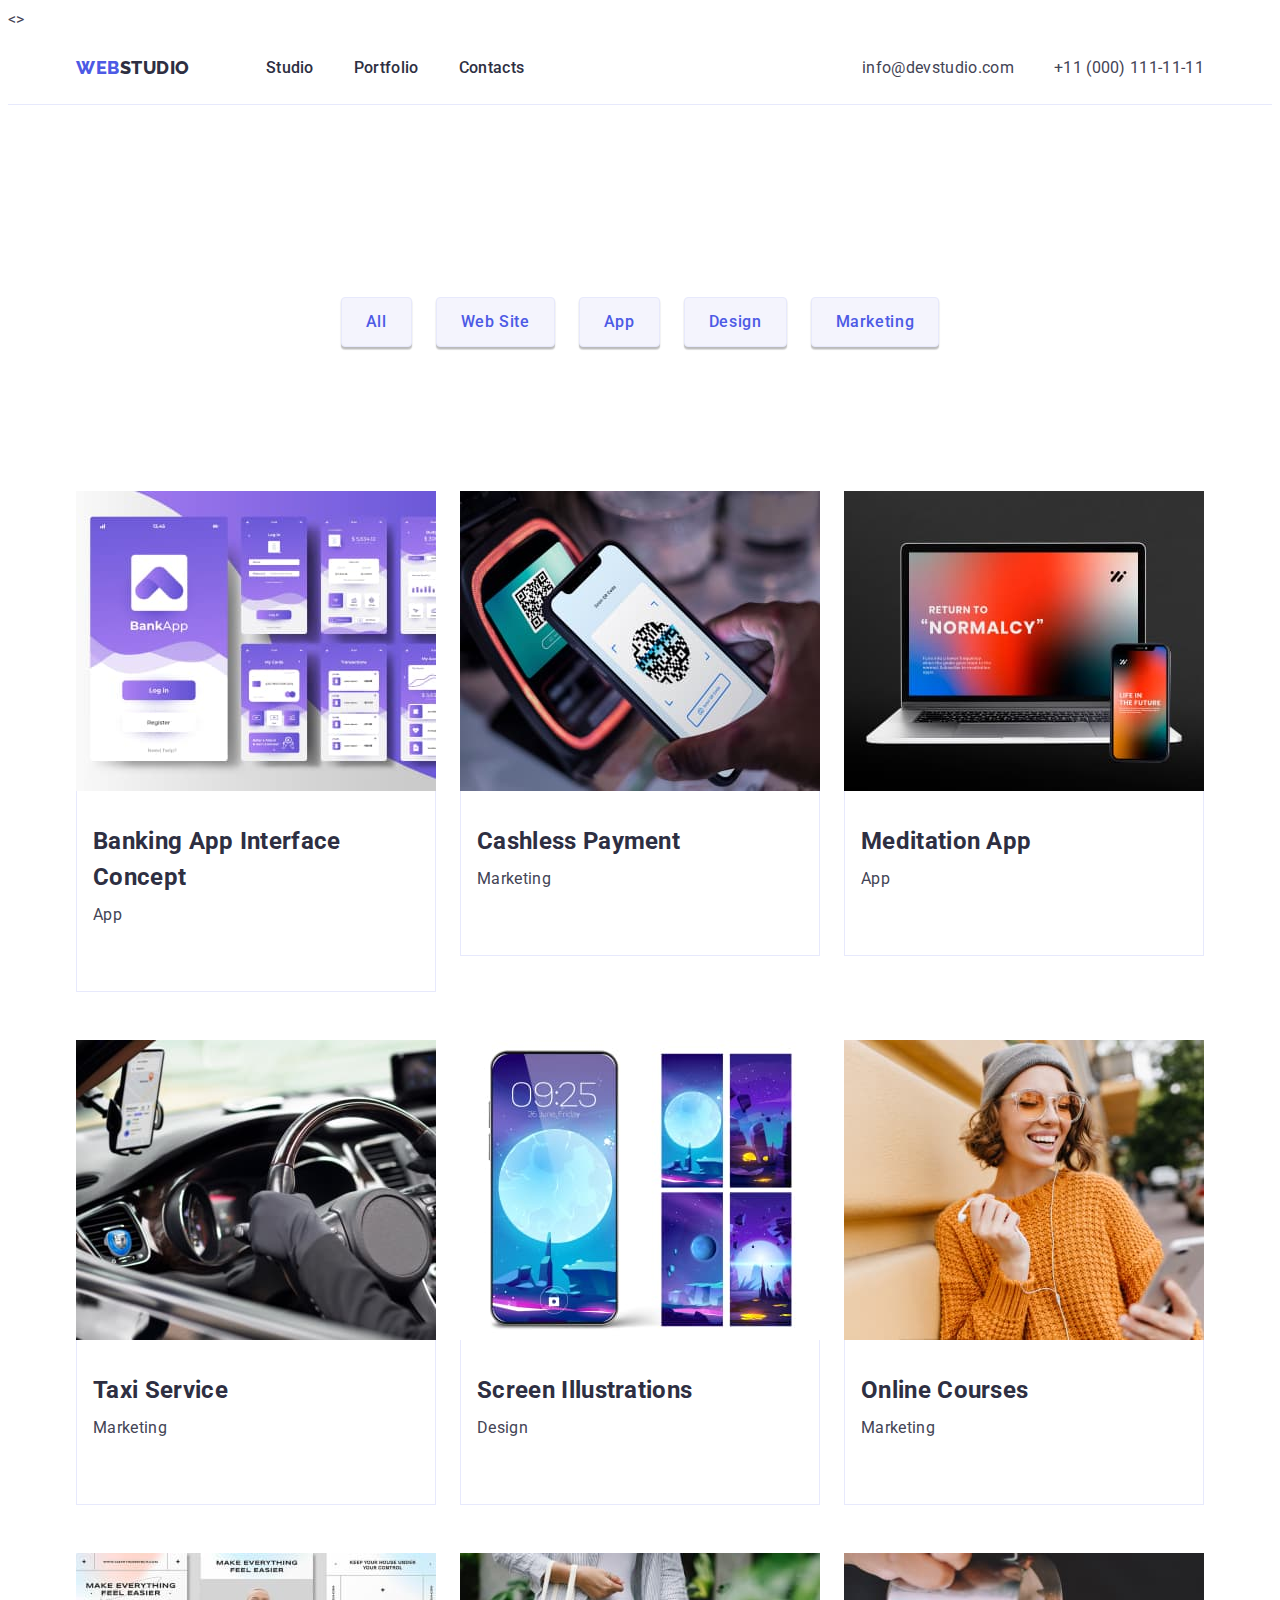
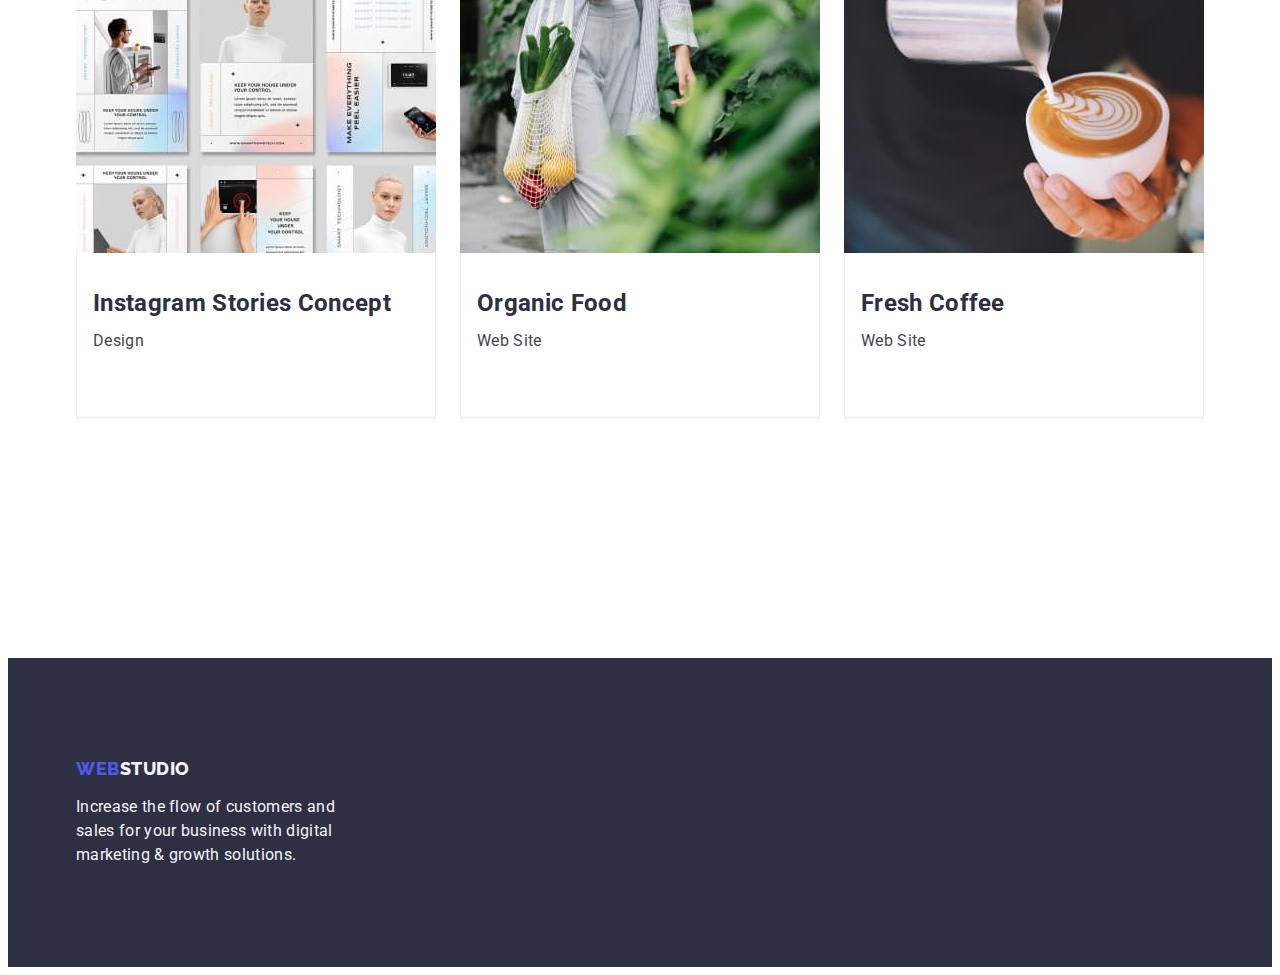
==== commit efd0caba: "hw 3 edits" ====
--- a/portfolio.html
+++ b/portfolio.html
@@ -19,7 +19,7 @@
     />
     <link rel="stylesheet" href="./css/styles.css" />
   </head>
-  <body>
+  <>
     <!-- HEADER -->
     <header class="top-header">
       <div class="header-container container">
@@ -59,152 +59,162 @@
     </header>
     <main>
       <!-- FILTER -->
-      <section>
+      <section class="filter">
         <div class="container">
           <h1 class="visually-hidden">Filter</h1>
 
           <ul class="button-list list">
-            <li class="button-item"><button type="button" class="filter-btn">All</button></li>
-            <li class="button-item"><button type="button" class="filter-btn">Web Site</button></li>
-            <li class="button-item"><button type="button" class="filter-btn">App</button></li>
-            <li class="button-item"><button type="button" class="filter-btn">Design</button></li>
-            <li class="button-item"><button type="button" class="filter-btn">Marketing</button></li>
-          </ul>
-        <ul class="filter-list list">
-          <li class="filter-item">
-            <a class="filter-link link" href="">
-              <img
-                src="./images/portfolio/banking-app.jpg"
-                alt="Banking App Interface Concept"
-                width="360"
-                height="300"
-              />
-              <div class="container-filter">
-              <h2 class="feature-title">Banking App Interface Concept</h2>
-              <p class="feature-text">App</p>
-              </div>
-            </a>
-          </li>
-          <li class="filter-item">
-            <a class="filter-link link" href="">
-              <img
-                src="./images/portfolio/cashless-payment.jpg"
-                alt="Cashless Payment"
-                width="360"
-                height="300"
-              />
-              <div class="container-filter">
-              <h2 class="feature-title">Cashless Payment</h2>
-              <p class="feature-text">Marketing</p>
-              </div>
-            </a>
-          </li>
-          <li class="filter-item">
-            <a class="filter-link link" href="">
-              <img
-                src="./images/portfolio/meditaion-app.jpg"
-                alt="Meditation App"
-                width="360"
-                height="300"
-              />
-              <div class="container-filter">
-              <h2 class="feature-title">Meditation App</h2>
-              <p class="feature-text">App</p>
-              </div>
-            </a>
-          </li>
-          <li class="filter-item">
-            <a class="filter-link link" href="">
-              <img
-                src="./images/portfolio/taxi-service.jpg"
-                alt="Taxi Service"
-                width="360"
-                height="300"
-              />
-              <div class="container-filter">
-              <h2 class="feature-title">Taxi Service</h2>
-              <p class="feature-text">Marketing</p>
-              </div>
-            </a>
-          </li>
-          <li class="filter-item">
-            <a class="filter-link link" href="">
-              <img
-                src="./images/portfolio/screen-illustrations.jpg"
-                alt="Screen Illustrations"
-                width="360"
-                height="300"
-              />
-              <div class="container-filter">
-              <h2 class="feature-title">Screen Illustrations</h2>
-              <p class="feature-text">Design</p>
-              </div>
-            </a>
-          </li>
-          <li class="filter-item">
-            <a class="filter-link link" href="">
-              <img
-                src="./images/portfolio/online-courses.jpg"
-                alt="Online Courses"
-                width="360"
-                height="300"
-              />
-              <div class="container-filter">
-              <h2 class="feature-title">Online Courses</h2>
-              <p class="feature-text">Marketing</p>
-            </a>
-            </div>
-          </li>
-          <li class="filter-item">
-            <a class="filter-link link" href="">
-              <img
-                src="./images/portfolio/instagram-stories.jpg"
-                alt="Instagram Stories Concept"
-                width="360"
-                height="300"
-              />
-               <div class="container-filter">
-              <h2 class="feature-title">Instagram Stories Concept</h2>
-              <p class="feature-text">Design</p>
-              </div>
-            </a>
-          </li>
-          <li class="filter-item">
-            <a class="filter-link link" href="">
-              <img
-                src="./images/portfolio/organic-food.jpg"
-                alt="Organic Food"
-                width="360"
-                height="300"
-              />
-              <div class="container-filter">
-              <h2 class="feature-title">Organic Food</h2>
-              <p class="feature-text">Web Site</p>
-              </div>
-            </a>
-          </li>
-          <li class="filter-item">
-            <a class="filter-link link" href="">
-              <img
-                src="./images/portfolio/fresh-coffee.jpg"
-                alt="Fresh Coffee"
-                width="360"
-                height="300"
-              />
-               <div class="container-filter">
-              <h2 class="feature-title">Fresh Coffee</h2>
-              <p class="feature-text">Web Site</p>
-              </div>
-            </a>
-          </li>
-        </ul>
+            <li class="button-item">
+              <button type="button" class="filter-btn">All</button>
+            </li>
+            <li class="button-item">
+              <button type="button" class="filter-btn">Web Site</button>
+            </li>
+            <li class="button-item">
+              <button type="button" class="filter-btn">App</button>
+            </li>
+            <li class="button-item">
+              <button type="button" class="filter-btn">Design</button>
+            </li>
+            <li class="button-item">
+              <button type="button" class="filter-btn">Marketing</button>
+            </li>
+          </ul>
+          <ul class="filter-list list">
+            <li class="filter-item">
+              <a class="filter-link link" href="">
+                <img
+                  src="./images/portfolio/banking-app.jpg"
+                  alt="Banking App Interface Concept"
+                  width="360"
+                  height="300"
+                />
+                <div class="container-filter">
+                  <h2 class="feature-title">Banking App Interface Concept</h2>
+                  <p class="feature-text">App</p>
+                </div>
+              </a>
+            </li>
+            <li class="filter-item">
+              <a class="filter-link link" href="">
+                <img
+                  src="./images/portfolio/cashless-payment.jpg"
+                  alt="Cashless Payment"
+                  width="360"
+                  height="300"
+                />
+                <div class="container-filter">
+                  <h2 class="feature-title">Cashless Payment</h2>
+                  <p class="feature-text">Marketing</p>
+                </div>
+              </a>
+            </li>
+            <li class="filter-item">
+              <a class="filter-link link" href="">
+                <img
+                  src="./images/portfolio/meditaion-app.jpg"
+                  alt="Meditation App"
+                  width="360"
+                  height="300"
+                />
+                <div class="container-filter">
+                  <h2 class="feature-title">Meditation App</h2>
+                  <p class="feature-text">App</p>
+                </div>
+              </a>
+            </li>
+            <li class="filter-item">
+              <a class="filter-link link" href="">
+                <img
+                  src="./images/portfolio/taxi-service.jpg"
+                  alt="Taxi Service"
+                  width="360"
+                  height="300"
+                />
+                <div class="container-filter">
+                  <h2 class="feature-title">Taxi Service</h2>
+                  <p class="feature-text">Marketing</p>
+                </div>
+              </a>
+            </li>
+            <li class="filter-item">
+              <a class="filter-link link" href="">
+                <img
+                  src="./images/portfolio/screen-illustrations.jpg"
+                  alt="Screen Illustrations"
+                  width="360"
+                  height="300"
+                />
+                <div class="container-filter">
+                  <h2 class="feature-title">Screen Illustrations</h2>
+                  <p class="feature-text">Design</p>
+                </div>
+              </a>
+            </li>
+            <li class="filter-item">
+              <a class="filter-link link" href="">
+                <img
+                  src="./images/portfolio/online-courses.jpg"
+                  alt="Online Courses"
+                  width="360"
+                  height="300"
+                />
+                <div class="container-filter">
+                  <h2 class="feature-title">Online Courses</h2>
+                  <p class="feature-text">Marketing</p>
+                </div>
+              </a>
+            </li>
+            <li class="filter-item">
+              <a class="filter-link link" href="">
+                <img
+                  src="./images/portfolio/instagram-stories.jpg"
+                  alt="Instagram Stories Concept"
+                  width="360"
+                  height="300"
+                />
+                <div class="container-filter">
+                  <h2 class="feature-title">Instagram Stories Concept</h2>
+                  <p class="feature-text">Design</p>
+                </div>
+              </a>
+            </li>
+            <li class="filter-item">
+              <a class="filter-link link" href="">
+                <img
+                  src="./images/portfolio/organic-food.jpg"
+                  alt="Organic Food"
+                  width="360"
+                  height="300"
+                />
+                <div class="container-filter">
+                  <h2 class="feature-title">Organic Food</h2>
+                  <p class="feature-text">Web Site</p>
+                </div>
+              </a>
+            </li>
+            <li class="filter-item">
+              <a class="filter-link link" href="">
+                <img
+                  src="./images/portfolio/fresh-coffee.jpg"
+                  alt="Fresh Coffee"
+                  width="360"
+                  height="300"
+                />
+                <div class="container-filter">
+                  <h2 class="feature-title">Fresh Coffee</h2>
+                  <p class="feature-text">Web Site</p>
+                </div>
+              </a>
+            </li>
+          </ul>
+        </div>
       </section>
-       </div>
     </main>
     <!-- FOOTER -->
     <footer class="footer">
       <div class="container">
-        <a class="logo link" href="./index.html">
+        <a class="logo web-footer link" href="./index.html">
           Web
           <span class="logo-studio-footer">Studio</span>
         </a>
--- a/css/styles.css
+++ b/css/styles.css
@@ -80,11 +80,11 @@
   letter-spacing: 0.72px;
   text-transform: capitalize;
   text-align: center;
+  padding-top: 120px;
 }
 
 .feature-title {
-  padding-top: 32px;
-  padding-bottom: 8px;
+  margin-bottom: 8px;
 }
 
 .feature-text {
@@ -96,7 +96,6 @@
 
 .activities .section-title,
 .team .section-title {
-  padding-top: 120px;
   margin-bottom: 72px;
 }
 
@@ -159,13 +158,14 @@
     display: flex;
     justify-content: space-between;
     align-items: center;
-
-    border-bottom: 1px solid var(--frame-color);
 }
 
 .hero {
   background-color: var(--navy-titel-color);
-  padding-bottom: 188px;
+  padding: 188px 0 188px;
+}
+.top-header {
+  border-bottom: 1px solid var(--frame-color);
 }
 
 .hero-titel {
@@ -176,11 +176,10 @@
   line-height: 1.07;
   letter-spacing: 1.12px;
   text-align: center;
-  padding-top: 188px;
   margin-left: auto;
   margin-right: auto;
   margin-bottom: 48px;
-  width: 496px;
+  max-width: 496px;
 }
 .modal-btn {
   color: var(--primary-theme);
@@ -195,6 +194,9 @@
   padding: 16px 32px;
   display: block;
   margin:0 auto;
+  min-width: 169px;
+  height: 56px;
+  border: none;
 }
 
 .modal-btn:hover,
@@ -232,7 +234,7 @@
   overflow: hidden;
 }
 .about {
-   padding-top: 120px;
+  padding: 120px 0 120px;
 }
 
 .about-list {
@@ -269,6 +271,11 @@
 /* ==========/ACTIVITIES============= */
 
 /* ==============TEAM================ */
+.team-container {
+  padding-top: 32px;
+  padding-bottom: 32px;
+}
+
 .team {
   background-color: var(--section-theme);
 }
@@ -286,8 +293,6 @@
 .team-list {
   display: flex;
   gap: 24px;
-  justify-content: center;
-  align-items: center;
   text-align: center;
 }
 /* =============/TEAM================ */
@@ -301,6 +306,16 @@
   padding-bottom: 72px;
 }
 
+.filter {
+  padding-top: 96px;
+  padding-bottom: 120px;
+}
+.button-list {
+  display: flex;
+  justify-content: center;
+  margin-bottom: 72px;
+}
+
 .filter-btn {
   color: var(--brand-color);
   background-color: var(--section-theme);
@@ -314,7 +329,7 @@
   display: block;
   text-align: center;
   margin: 0 auto;
-  border: 1px solid var (--frame-color);
+  border: 1px solid var(--frame-color);
   box-shadow: 0px 2px 2px 0px rgba(0, 0, 0, 0.12),
     0px 2px 1px 0px rgba(0, 0, 0, 0.08), 0px 3px 1px 0px rgba(0, 0, 0, 0.1);
 }
@@ -323,6 +338,7 @@
 .filter-btn:focus {
   background-color: var(--accent-color);
   color: var(--primary-theme);
+  border: 1px solid transparent;
 }
 
 .filter-link .feature-title {
@@ -337,7 +353,7 @@
 }
 
 .container-filter {
-  padding: 0px 16px;
+  padding: 32px 16px;
   border-right: 1px solid var(--frame-color);
   border-left: 1px solid var(--frame-color);
   border-bottom: 1px solid var(--frame-color);
@@ -353,8 +369,7 @@
   background-color: var(--navy-titel-color);
   flex-direction: column;
   display: block; 
-  padding-top: 101px;
-  padding-bottom: 100px;
+  padding: 100px 0 100px;
 }
 
 .footer-text {
@@ -364,8 +379,12 @@
   width: 264px;
 }
 
+.web-footer {
+  margin: auto;
+}
 .logo-studio-footer {
+  display: inline-block;
   color: var(--section-theme);
-  padding-bottom: 18px;
+  margin-bottom: 16px;
 }
 /* ============/FOOTER=============== */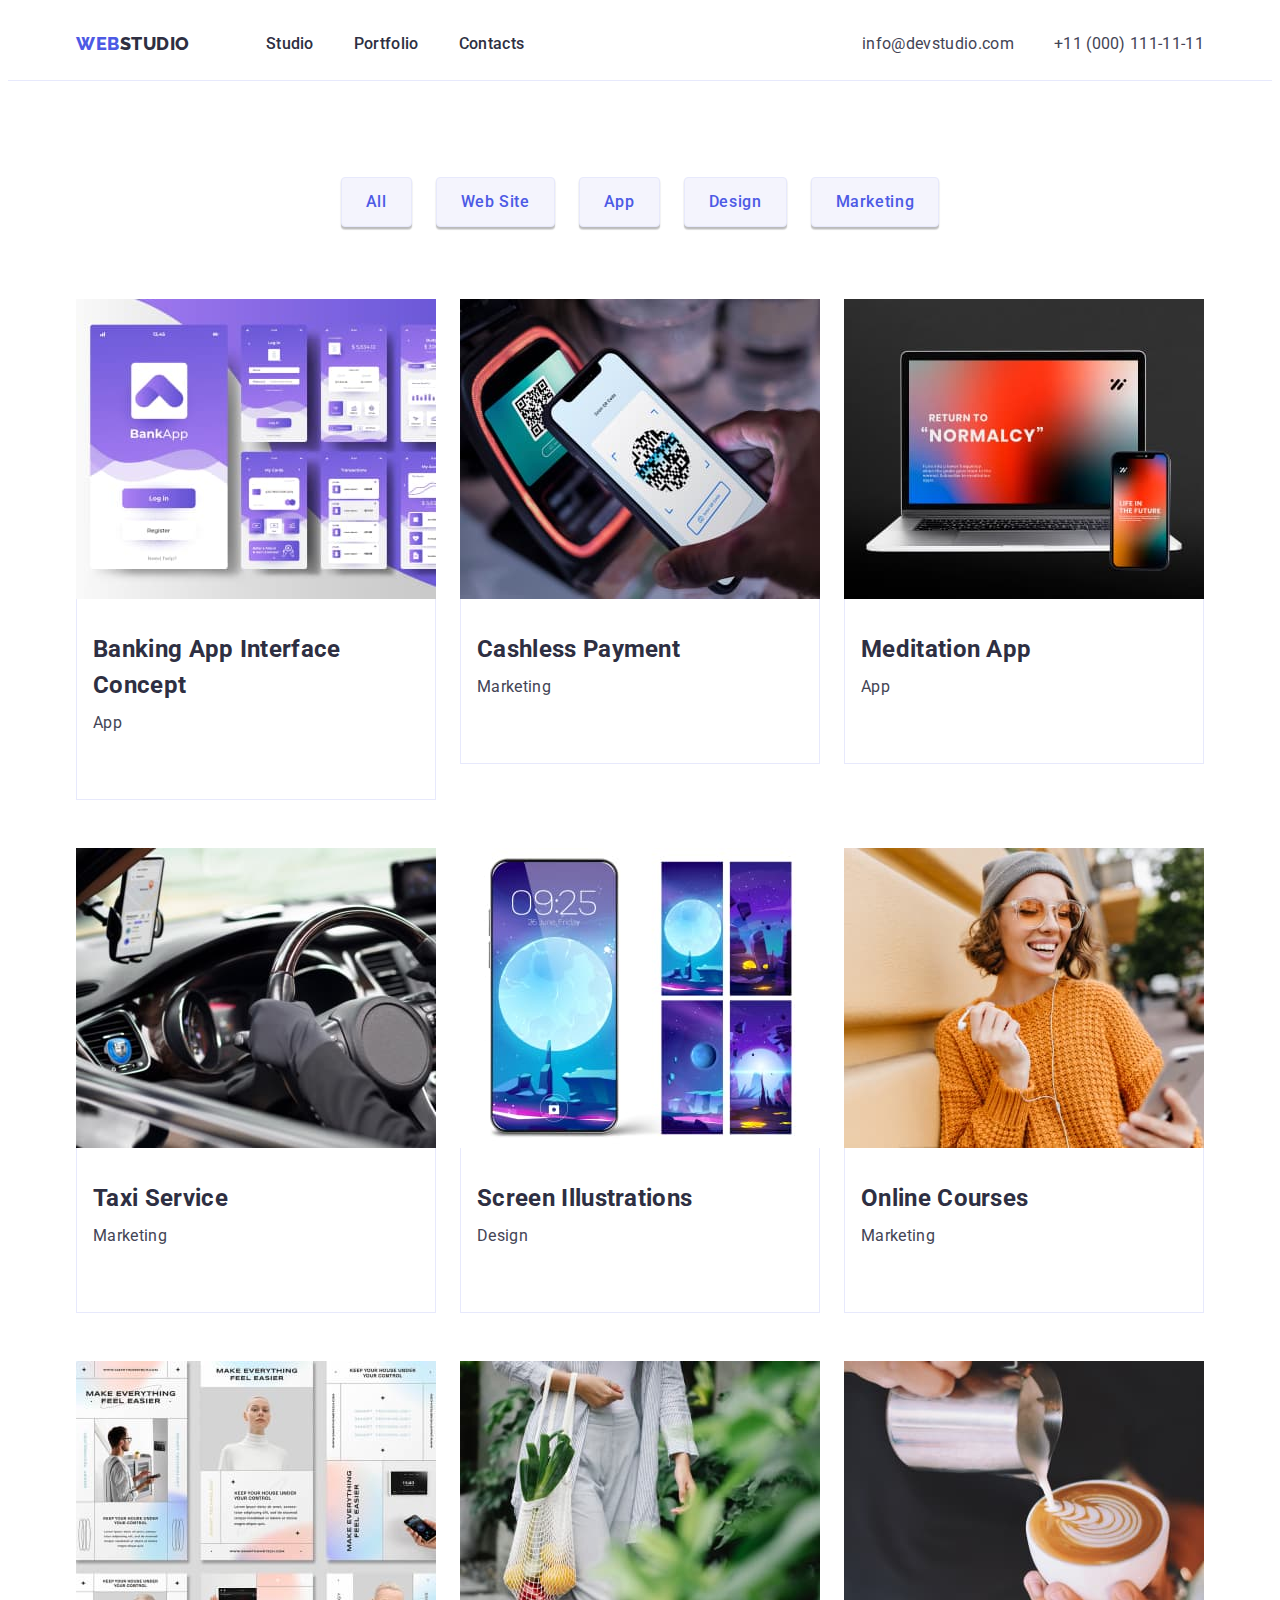
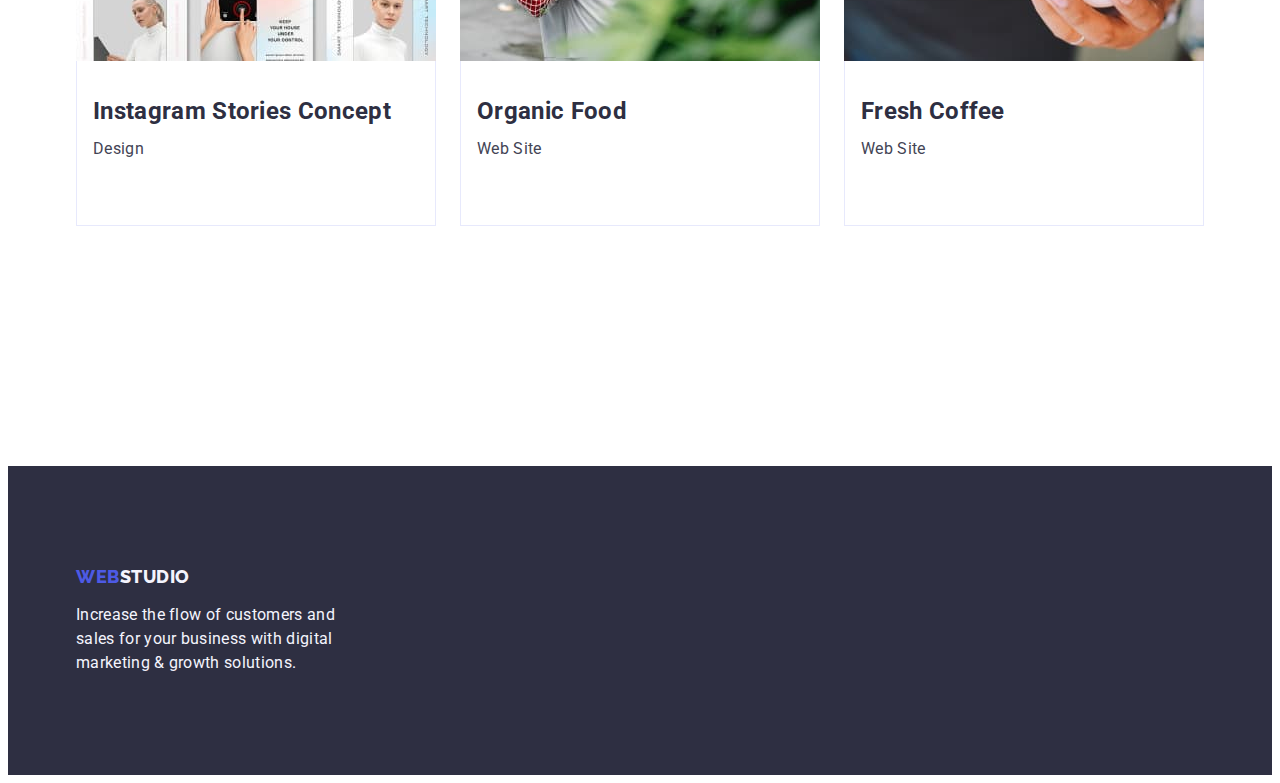
==== commit febde603: "hw 3 changes" ====
--- a/portfolio.html
+++ b/portfolio.html
@@ -19,7 +19,6 @@
     />
     <link rel="stylesheet" href="./css/styles.css" />
   </head>
-  <>
     <!-- HEADER -->
     <header class="top-header">
       <div class="header-container container">
@@ -216,7 +215,7 @@
       <div class="container">
         <a class="logo web-footer link" href="./index.html">
           Web
-          <span class="logo-studio-footer">Studio</span>
+          <span class=" logo-studio-footer">Studio</span>
         </a>
         <p class="footer-text">
           Increase the flow of customers and sales for your business with
--- a/css/styles.css
+++ b/css/styles.css
@@ -234,7 +234,7 @@
   overflow: hidden;
 }
 .about {
-  padding: 120px 0 120px;
+  padding-top: 120px;
 }
 
 .about-list {
@@ -266,12 +266,12 @@
   justify-content: space-between;
   text-align: center;
   gap: 24px;
-  margin-bottom: 120px;
+  padding-bottom: 120px;
 }
 /* ==========/ACTIVITIES============= */
 
 /* ==============TEAM================ */
-.team-container {
+.container-team {
   padding-top: 32px;
   padding-bottom: 32px;
 }
@@ -298,21 +298,15 @@
 /* =============/TEAM================ */
 
 /* ==============FILTER============== */
-.button-list {
-  display:inline-flex;
-  /* align-items: center; */
-  gap: 24px;
-  padding-top: 96px;
-  padding-bottom: 72px;
-}
-
 .filter {
   padding-top: 96px;
   padding-bottom: 120px;
 }
+
 .button-list {
   display: flex;
   justify-content: center;
+  gap: 24px;
   margin-bottom: 72px;
 }
 
@@ -379,12 +373,9 @@
   width: 264px;
 }
 
-.web-footer {
-  margin: auto;
-}
 .logo-studio-footer {
+  color: var(--section-theme);
   display: inline-block;
-  color: var(--section-theme);
   margin-bottom: 16px;
 }
 /* ============/FOOTER=============== */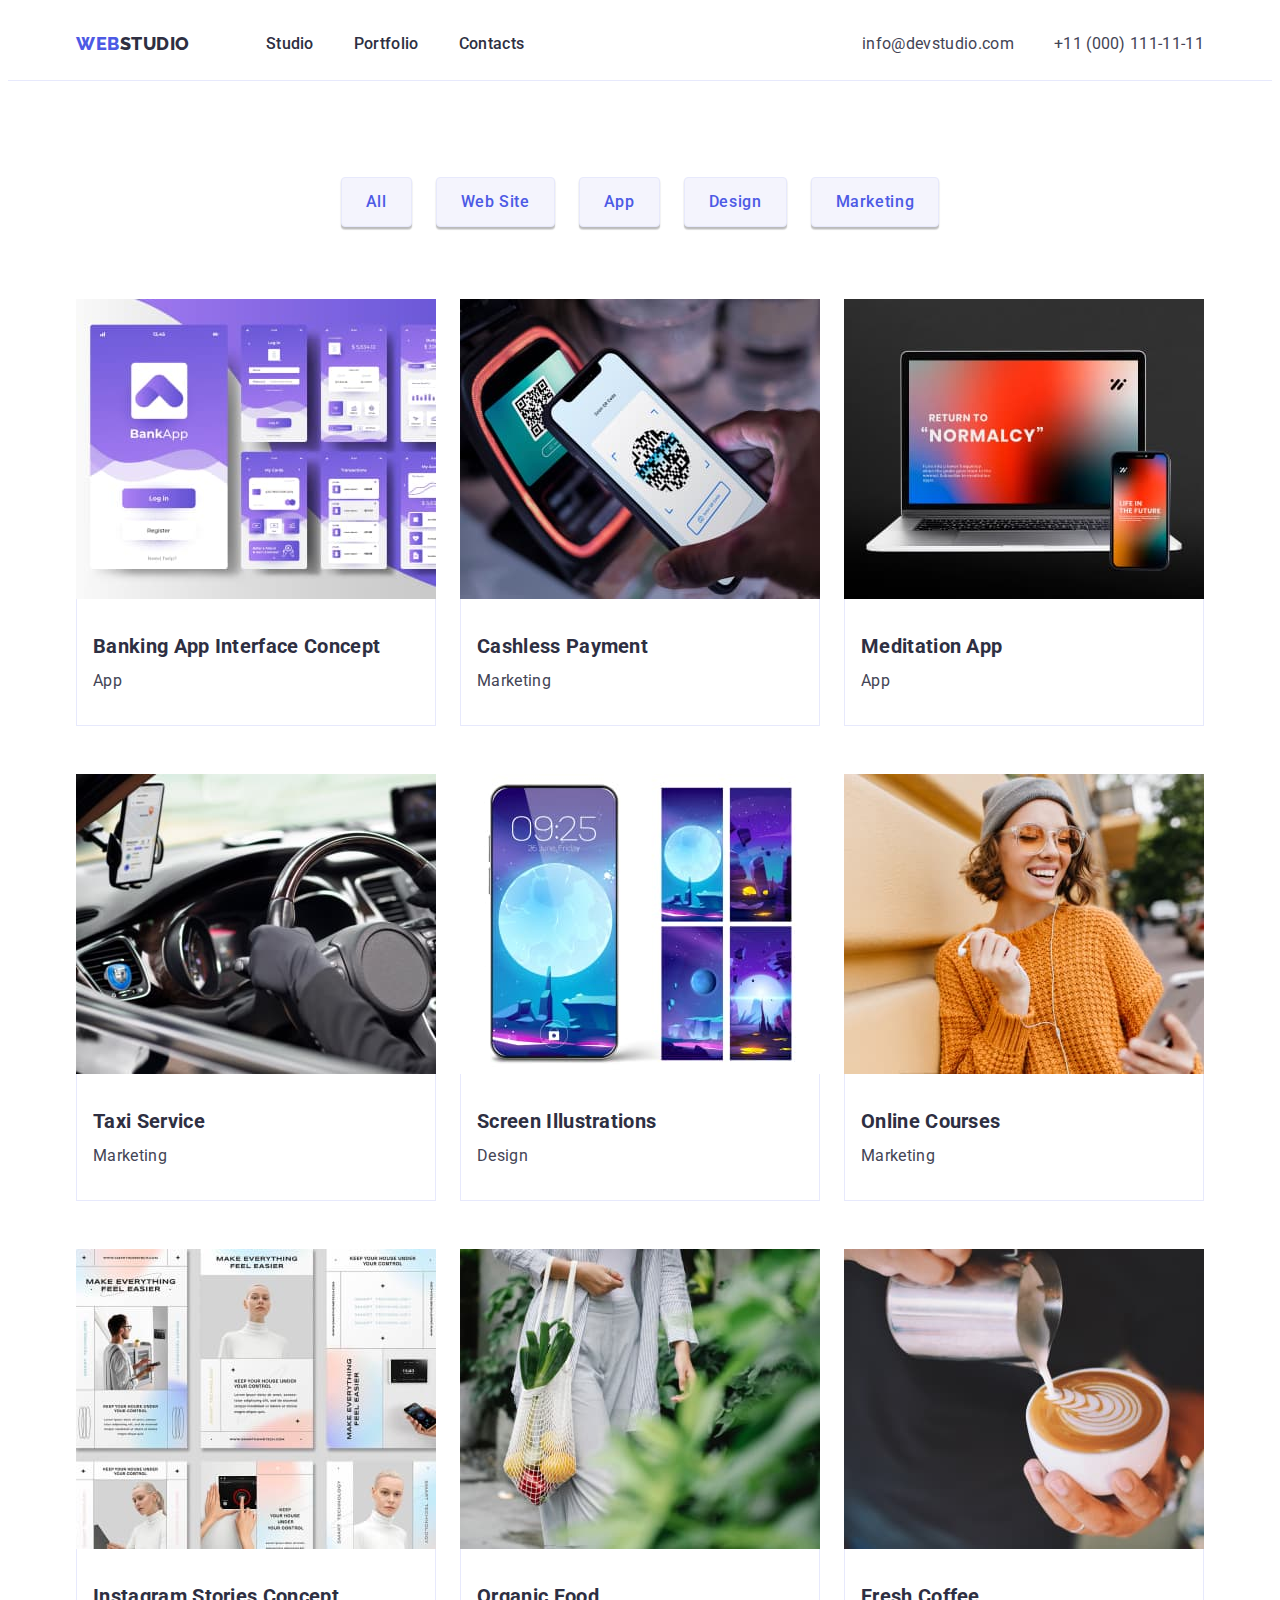
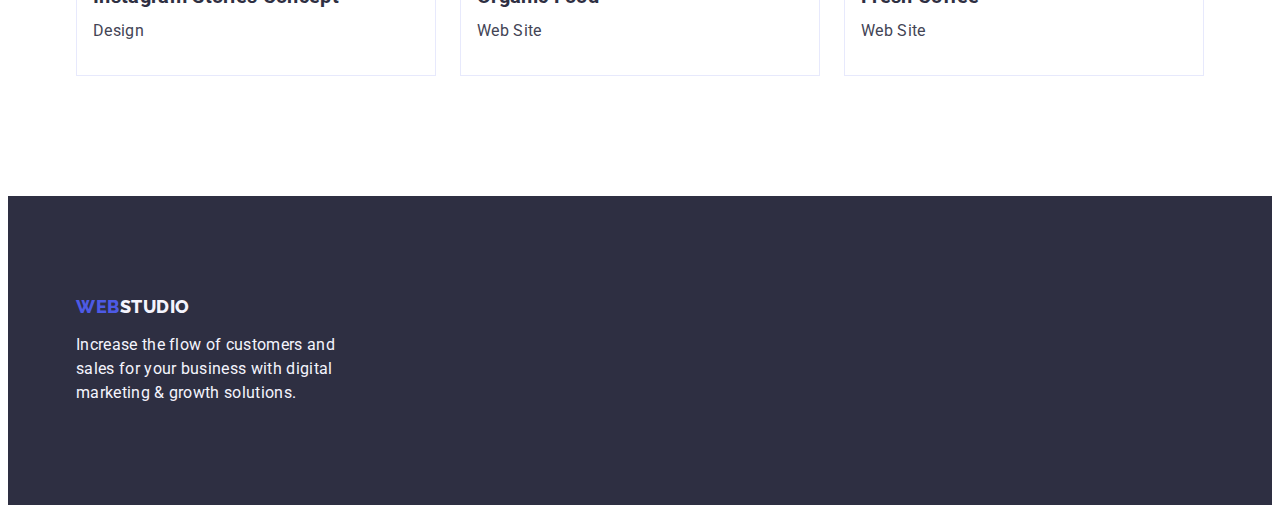
==== commit fec5d414: "hw3 corrected" ====
--- a/portfolio.html
+++ b/portfolio.html
@@ -213,7 +213,7 @@
     <!-- FOOTER -->
     <footer class="footer">
       <div class="container">
-        <a class="logo web-footer link" href="./index.html">
+        <a class="logo logo-footer link" href="./index.html">
           Web
           <span class=" logo-studio-footer">Studio</span>
         </a>
--- a/css/styles.css
+++ b/css/styles.css
@@ -49,8 +49,9 @@
 main {
   flex-grow: 1;
 }
-/* =========/NORMOLIZE=========== */
-
+/* ==========/NORMOLIZE============ */
+
+/* =============BASIC============== */
 body {
   background-color: var(--primary-theme);
   color: var(--main-text-color);
@@ -80,10 +81,12 @@
   letter-spacing: 0.72px;
   text-transform: capitalize;
   text-align: center;
-  padding-top: 120px;
 }
 
 .feature-title {
+  color: var(--navy-titel-color);
+
+  font-size: 20px;
   margin-bottom: 8px;
 }
 
@@ -91,13 +94,13 @@
   color: var(--main-text-color);
 
   font-size: 16px;
-  padding-bottom: 32px;
 }
 
 .activities .section-title,
 .team .section-title {
   margin-bottom: 72px;
 }
+/* ============/BASIC============== */
 
 /* =============LOGO=============== */
 .logo {
@@ -235,6 +238,7 @@
 }
 .about {
   padding-top: 120px;
+  padding-bottom: 120px;
 }
 
 .about-list {
@@ -261,23 +265,27 @@
 /* ==============/ABOUT============== */
 
 /* ===========ACTIVITIES============= */
+.activities {
+  padding-bottom: 120px;
+}
 .activities-list {
   display: flex;
   justify-content: space-between;
   text-align: center;
   gap: 24px;
-  padding-bottom: 120px;
 }
 /* ==========/ACTIVITIES============= */
 
 /* ==============TEAM================ */
-.container-team {
+.team-container {
   padding-top: 32px;
   padding-bottom: 32px;
 }
 
 .team {
   background-color: var(--section-theme);
+  padding-top: 120px;
+  padding-bottom: 100px;
 }
 
 .team-card {
@@ -286,7 +294,6 @@
   box-shadow: 0px 2px 1px 0px rgba(46, 47, 66, 0.08),
     0px 1px 1px 0px rgba(46, 47, 66, 0.16),
     0px 1px 6px 0px rgba(46, 47, 66, 0.08);
-  margin-bottom: 100px;
   width: calc((100% - 72px) / 3);
 }
 
@@ -335,13 +342,8 @@
   border: 1px solid transparent;
 }
 
-.filter-link .feature-title {
-  color: var(--navy-titel-color);
-}
-
 .filter-list {
   display: flex;
-  padding-bottom: 120px;
   flex-wrap: wrap;
   gap: 48px 24px;
 }
@@ -361,10 +363,19 @@
 /* =============FOOTER=============== */
 .footer {
   background-color: var(--navy-titel-color);
-  flex-direction: column;
-  display: block; 
+
   padding: 100px 0 100px;
 }
+
+.logo-footer {
+  display: inline-flex;
+  margin-right: 0;
+  margin-bottom: 16px;
+}
+
+.logo-studio-footer {
+  color: var(--section-theme);
+} 
 
 .footer-text {
   color: var(--section-theme);
@@ -372,10 +383,4 @@
   font-size: 16px;
   width: 264px;
 }
-
-.logo-studio-footer {
-  color: var(--section-theme);
-  display: inline-block;
-  margin-bottom: 16px;
-}
 /* ============/FOOTER=============== */